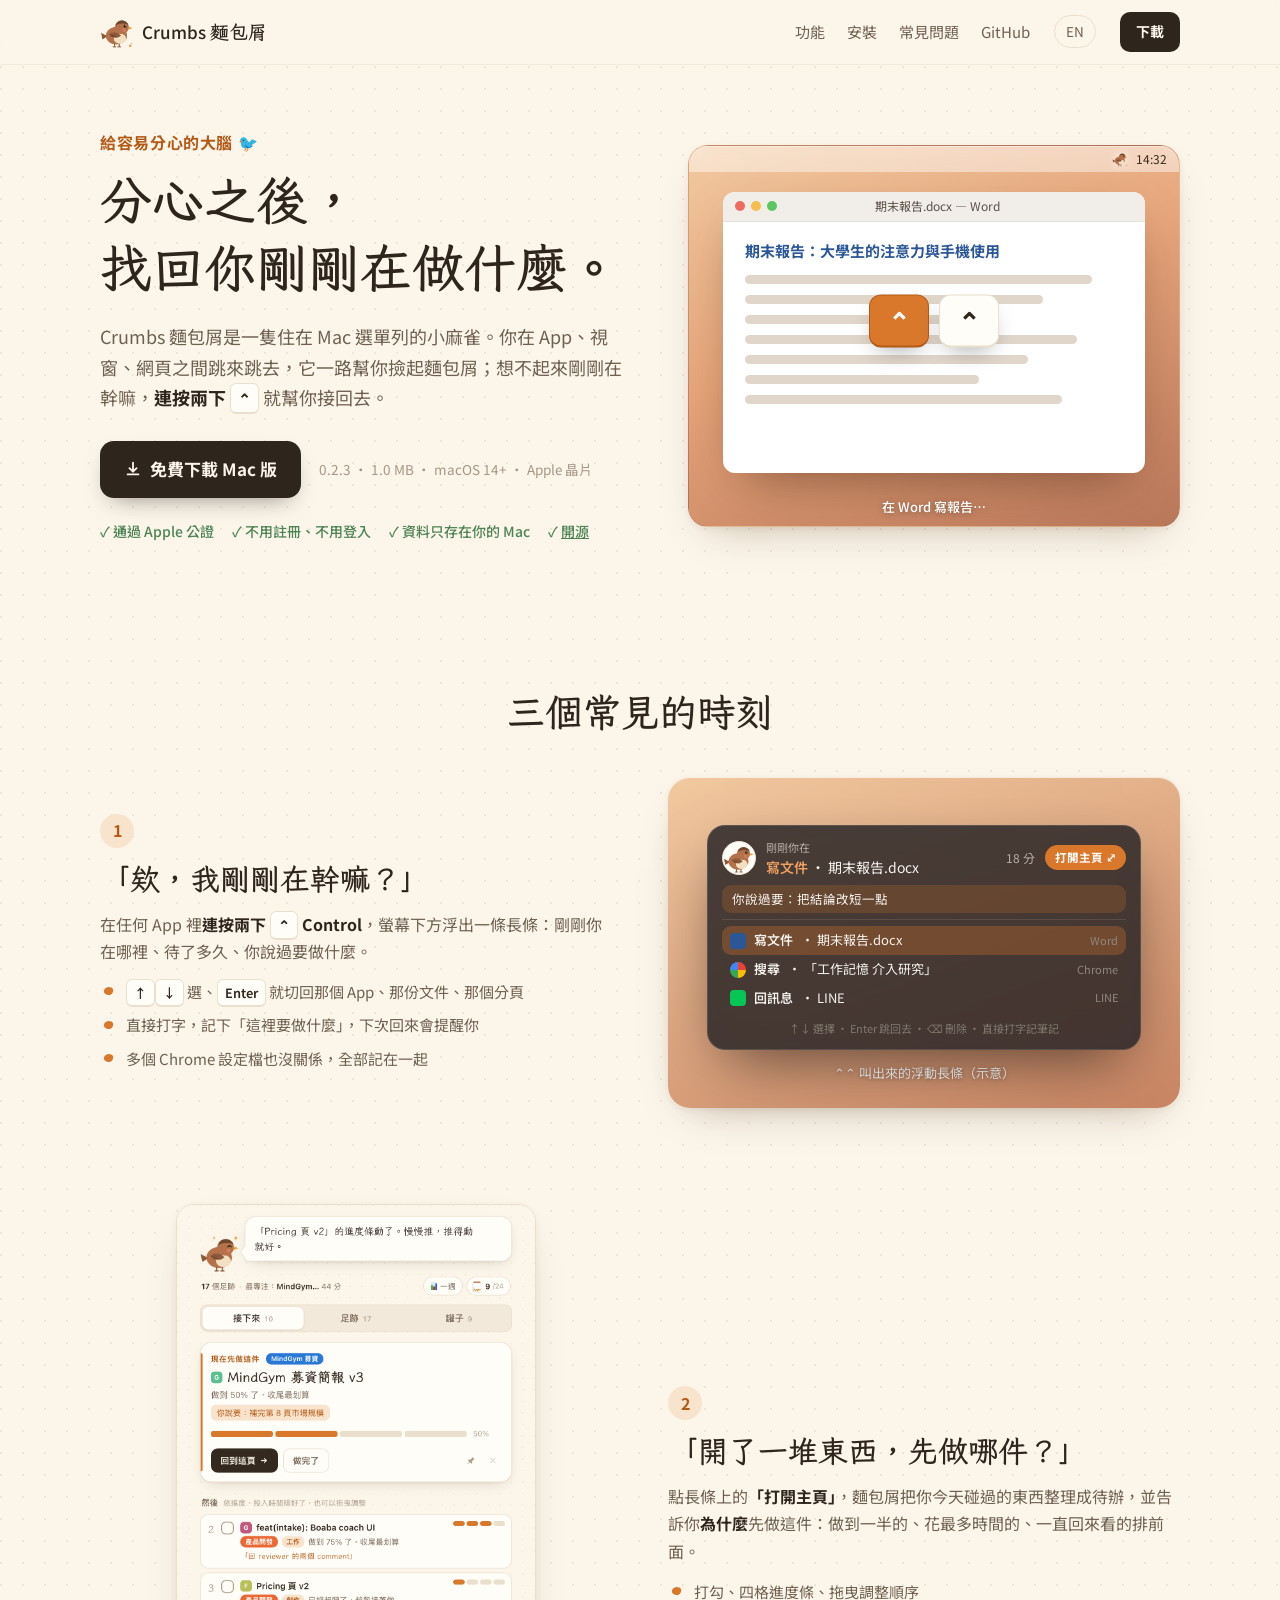
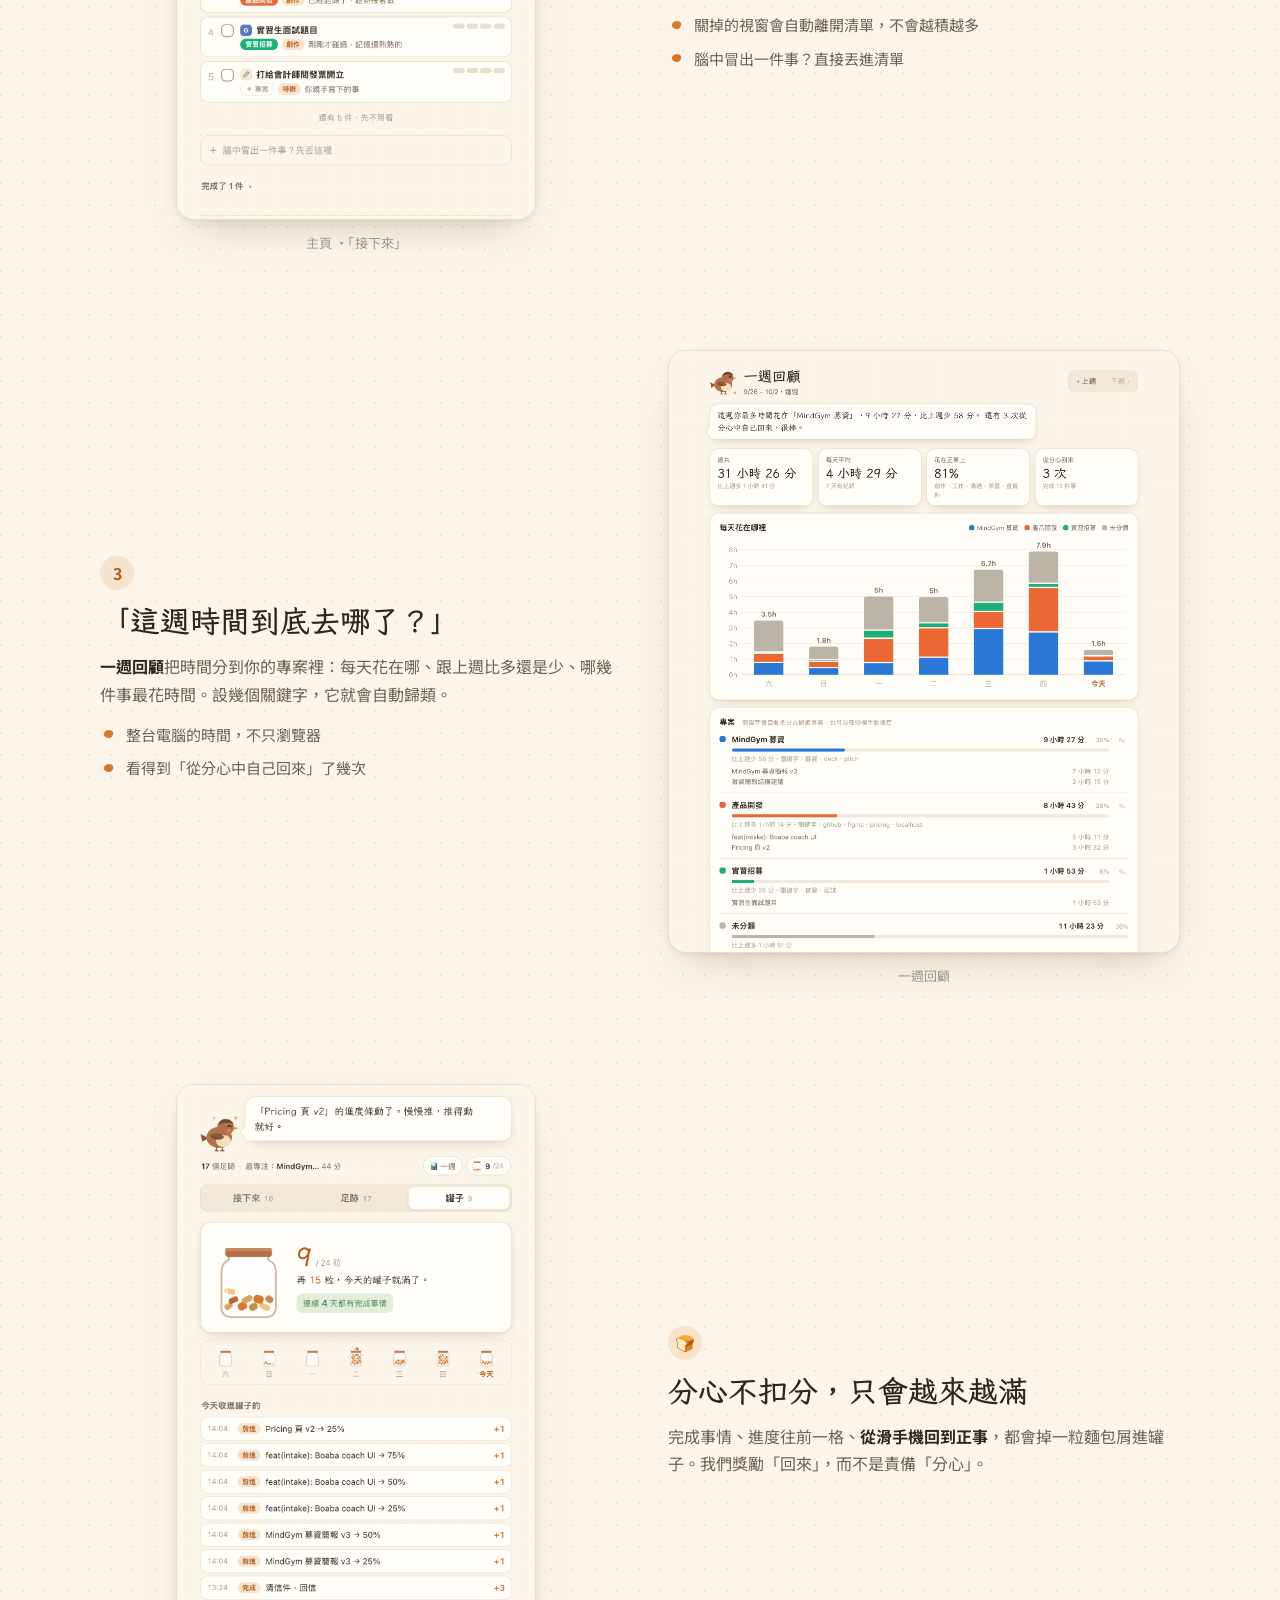
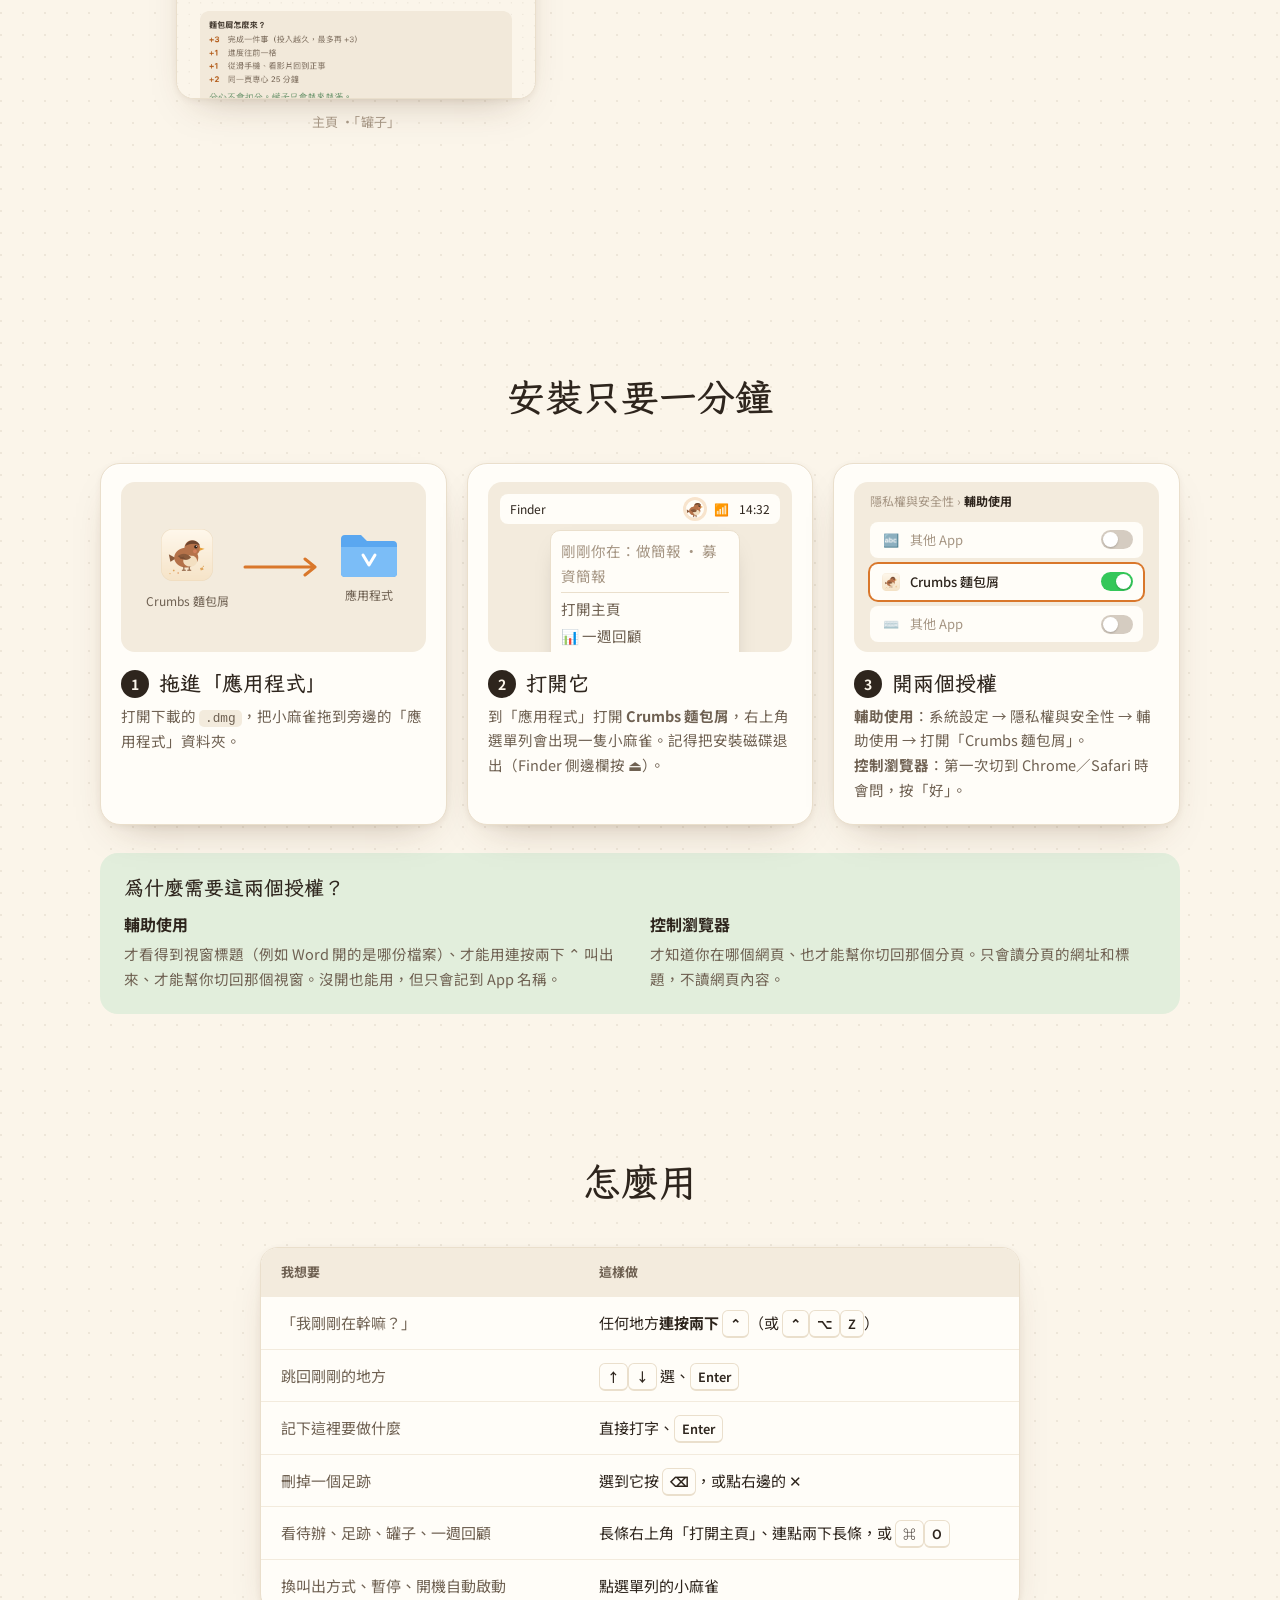
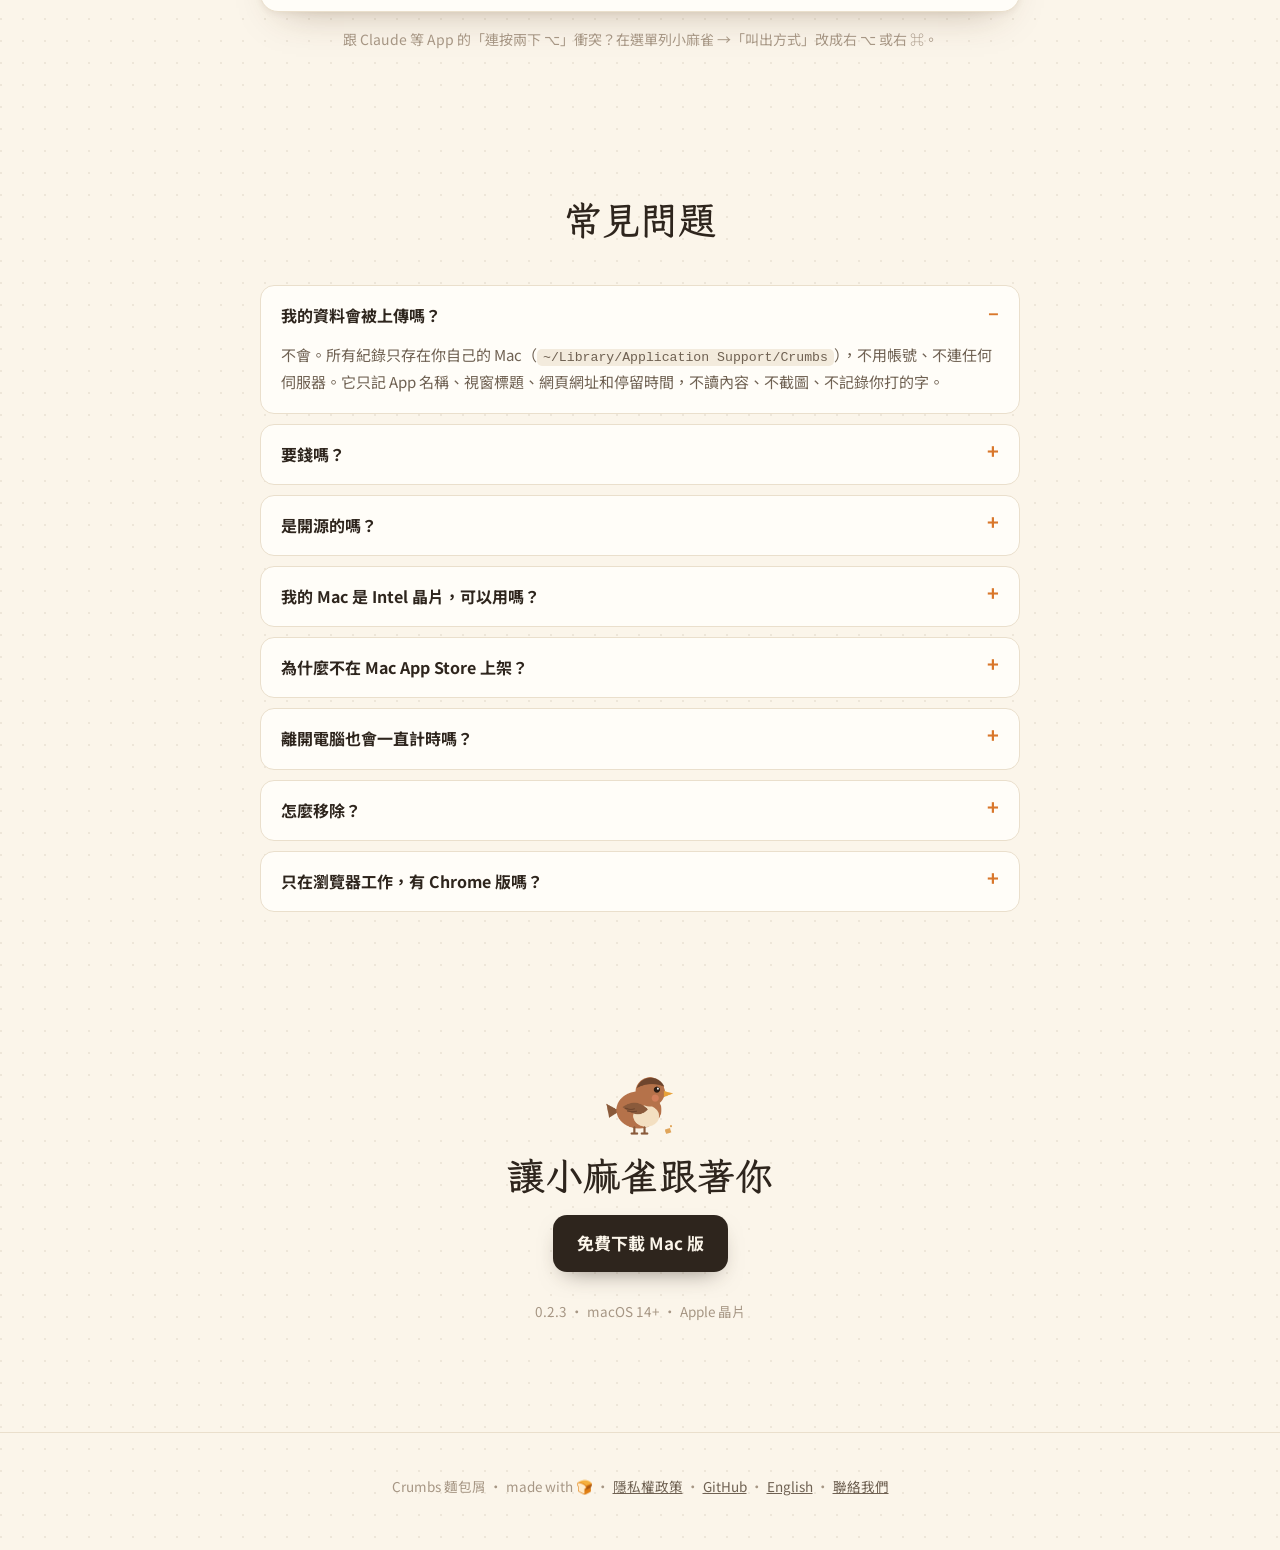
==== site/index.html @ 4a7d2398 "Crumbs: a menu-bar sparrow that remembers what you were doing Native Mac app (Swift) + Chrome extens" ====
<!doctype html>
<html lang="zh-Hant">
<head>
  <meta charset="utf-8">
  <meta name="viewport" content="width=device-width, initial-scale=1">
  <title>Crumbs 麵包屑 — 分心之後，找回你剛剛在做什麼</title>
  <meta name="description" content="Crumbs 麵包屑是一隻住在 Mac 選單列的小麻雀，記下你切過的 App、視窗和網頁。連按兩下 ⌃，就幫你接回剛剛在做的事。免費、免登入，資料只存在你的 Mac。">
  <meta property="og:title" content="Crumbs 麵包屑 — 分心之後，找回你剛剛在做什麼">
  <meta property="og:description" content="住在 Mac 選單列的小麻雀。連按兩下 ⌃，接回剛剛在做的事。免費、免登入。">
  <meta name="keywords" content="ADHD, 分心, 專注, 時間追蹤, Mac App, 生產力, 工作記憶, 任務切換, 免費, 開源">
  <link rel="canonical" href="https://crumbs.01-crumbs.workers.dev/">
  <link rel="alternate" hreflang="zh-Hant" href="https://crumbs.01-crumbs.workers.dev/">
  <link rel="alternate" hreflang="en" href="https://crumbs.01-crumbs.workers.dev/en/">
  <link rel="alternate" hreflang="x-default" href="https://crumbs.01-crumbs.workers.dev/en/">
  <meta property="og:type" content="website">
  <meta property="og:url" content="https://crumbs.01-crumbs.workers.dev/">
  <meta property="og:site_name" content="Crumbs 麵包屑">
  <meta property="og:locale" content="zh_TW">
  <meta property="og:image" content="https://crumbs.01-crumbs.workers.dev/img/og.png">
  <meta property="og:image:width" content="1200">
  <meta property="og:image:height" content="630">
  <meta name="twitter:card" content="summary_large_image">
  <meta name="twitter:image" content="https://crumbs.01-crumbs.workers.dev/img/og.png">
  <link rel="apple-touch-icon" href="img/appicon.png">
  <script type="application/ld+json">{"@context":"https://schema.org","@type":"SoftwareApplication","name":"Crumbs 麵包屑","alternateName":"Crumbs","applicationCategory":"ProductivityApplication","operatingSystem":"macOS 14+","description":"住在 Mac 選單列的小麻雀，記下你切過的 App、視窗和網頁。連按兩下 ⌃，接回剛剛在做的事。","url":"https://crumbs.01-crumbs.workers.dev/","downloadUrl":"https://crumbs.01-crumbs.workers.dev/downloads/Crumbs-0.2.3.dmg","softwareVersion":"0.2.3","offers":{"@type":"Offer","price":"0","priceCurrency":"USD"},"image":"https://crumbs.01-crumbs.workers.dev/img/appicon.png","sameAs":["https://github.com/yoyolan1223/crumbs"]}</script>
  <link rel="icon" href="img/appicon.png">
  <link rel="preconnect" href="https://fonts.googleapis.com">
  <link rel="preconnect" href="https://fonts.gstatic.com" crossorigin>
  <link rel="stylesheet" href="https://fonts.googleapis.com/css2?family=LXGW+WenKai+TC:wght@400;700&family=Noto+Sans+TC:wght@400;500;700&display=swap">
  <link rel="stylesheet" href="style.css">
</head>
<body>
  <header class="nav">
    <a class="brand" href="#top"><img src="img/sparrow.png" alt="" width="34" height="34"><span>Crumbs <b>麵包屑</b></span></a>
    <nav>
      <a href="#features">功能</a>
      <a href="#install">安裝</a>
      <a href="#faq">常見問題</a>
      <a href="https://github.com/yoyolan1223/crumbs">GitHub</a>
    </nav>
    <a class="lang" href="en/" hreflang="en" lang="en">EN</a>
    <a class="btn small" data-track="下載鈕：頂部選單" href="downloads/Crumbs-0.2.3.dmg" download="Crumbs-麵包屑-0.2.3.dmg">下載</a>
  </header>

  <main id="top">
    <!-- ── Hero ─────────────────────────────── -->
    <section class="hero">
      <div class="hero-copy">
        <p class="eyebrow">給容易分心的大腦 🐦</p>
        <h1>分心之後，<br>找回你<span class="nb">剛剛在做什麼。</span></h1>
        <p class="lead">Crumbs 麵包屑是一隻住在 Mac 選單列的小麻雀。你在 App、視窗、網頁之間跳來跳去，它一路幫你撿起麵包屑；想不起來剛剛在幹嘛，<strong>連按兩下 <kbd>⌃</kbd></strong> 就幫你接回去。</p>
        <div class="cta">
          <a class="btn" data-track="下載鈕：首屏" href="downloads/Crumbs-0.2.3.dmg" download="Crumbs-麵包屑-0.2.3.dmg">
            <svg viewBox="0 0 20 20" width="18" height="18" aria-hidden="true"><path d="M10 3v10m-4-4 4 4 4-4M4 16h12" stroke="currentColor" stroke-width="2" fill="none" stroke-linecap="round" stroke-linejoin="round"/></svg>
            免費下載 Mac 版
          </a>
          <span class="meta">0.2.3 · 1.0 MB · macOS 14+ · Apple 晶片</span>
        </div>
        <ul class="trust">
          <li>✓ 通過 Apple 公證</li>
          <li>✓ 不用註冊、不用登入</li>
          <li>✓ 資料只存在你的 Mac</li>
          <li>✓ <a href="https://github.com/yoyolan1223/crumbs">開源</a></li>
        </ul>
      </div>

      <!-- Live demo: switch apps → double-tap ⌃ → the bar rises → jump back -->
      <div class="stage" id="stage" aria-label="示意動畫：在 App 之間切換後，連按兩下 Control 叫出麵包屑，選回剛剛的文件">
        <div class="menubar"><span></span><img src="img/sparrow.png" alt="" width="16" height="16"><span class="clock">14:32</span></div>
        <div class="win" id="win">
          <div class="win-bar"><i></i><i></i><i></i><span id="winTitle">期末報告.docx — Word</span></div>
          <div class="win-body" id="winBody"></div>
        </div>
        <div class="keys" id="keys"><kbd>⌃</kbd><kbd>⌃</kbd></div>
        <div class="bar" id="bar">
          <div class="bar-head">
            <img src="img/sparrow.png" alt="" width="34" height="34">
            <div><small>剛剛你在</small><p><b>做簡報</b> · MindGym 募資簡報 v3</p></div>
            <span class="dur">12 分</span>
            <span class="open">打開主頁 ⤢</span>
          </div>
          <div class="said">你說過要：補完第 8 頁市場規模</div>
          <ul class="places" id="places">
            <li class="sel"><i class="ic ic-g"></i><b>做簡報</b> · MindGym 募資簡報 v3<span>Chrome</span></li>
            <li><i class="ic ic-w"></i><b>寫文件</b> · 期末報告.docx<span>Word</span></li>
            <li><i class="ic ic-l"></i><b>回訊息</b> · LINE<span>LINE</span></li>
            <li><i class="ic ic-f"></i><b>做設計</b> · Pricing 頁 v2<span>Figma</span></li>
          </ul>
          <div class="note">✎ 在「LINE」要做什麼？</div>
        </div>
        <p class="caption" id="caption">在 App 之間切來切去…</p>
      </div>
    </section>

    <!-- ── Three moments ────────────────────── -->
    <section class="moments" id="features">
      <h2>三個常見的時刻</h2>

      <article class="moment">
        <div class="m-copy">
          <span class="num">1</span>
          <h3>「欸，我剛剛在幹嘛？」</h3>
          <p>在任何 App 裡<strong>連按兩下 <kbd>⌃</kbd> Control</strong>，螢幕下方浮出一條長條：剛剛你在哪裡、待了多久、你說過要做什麼。</p>
          <ul class="ticks">
            <li><kbd>↑</kbd><kbd>↓</kbd> 選、<kbd>Enter</kbd> 就切回那個 App、那份文件、那個分頁</li>
            <li>直接打字，記下「這裡要做什麼」，下次回來會提醒你</li>
            <li>多個 Chrome 設定檔也沒關係，全部記在一起</li>
          </ul>
        </div>
        <div class="m-shot bar-shot">
          <div class="bar static">
            <div class="bar-head">
              <img src="img/sparrow.png" alt="" width="34" height="34">
              <div><small>剛剛你在</small><p><b>寫文件</b> · 期末報告.docx</p></div>
              <span class="dur">18 分</span>
              <span class="open">打開主頁 ⤢</span>
            </div>
            <div class="said">你說過要：把結論改短一點</div>
            <ul class="places">
              <li class="sel"><i class="ic ic-w"></i><b>寫文件</b> · 期末報告.docx<span>Word</span></li>
              <li><i class="ic ic-g"></i><b>搜尋</b> · 「工作記憶 介入研究」<span>Chrome</span></li>
              <li><i class="ic ic-l"></i><b>回訊息</b> · LINE<span>LINE</span></li>
            </ul>
            <div class="hint">↑↓ 選擇 · Enter 跳回去 · ⌫ 刪除 · 直接打字記筆記</div>
          </div>
          <p class="shot-cap">⌃⌃ 叫出來的浮動長條（示意）</p>
        </div>
      </article>

      <article class="moment flip">
        <div class="m-copy">
          <span class="num">2</span>
          <h3>「開了一堆東西，先做哪件？」</h3>
          <p>點長條上的<strong>「打開主頁」</strong>，麵包屑把你今天碰過的東西整理成待辦，並告訴你<strong>為什麼</strong>先做這件：做到一半的、花最多時間的、一直回來看的排前面。</p>
          <ul class="ticks">
            <li>打勾、四格進度條、拖曳調整順序</li>
            <li>關掉的視窗會自動離開清單，不會越積越多</li>
            <li>腦中冒出一件事？直接丟進清單</li>
          </ul>
        </div>
        <figure class="m-shot phone"><img src="img/panel-next.png" alt="主頁的「接下來」清單：現在先做 MindGym 募資簡報 v3，做到 50%" loading="lazy" width="560" height="960"><figcaption>主頁 ·「接下來」</figcaption></figure>
      </article>

      <article class="moment">
        <div class="m-copy">
          <span class="num">3</span>
          <h3>「這週時間到底去哪了？」</h3>
          <p><strong>一週回顧</strong>把時間分到你的專案裡：每天花在哪、跟上週比多還是少、哪幾件事最花時間。設幾個關鍵字，它就會自動歸類。</p>
          <ul class="ticks">
            <li>整台電腦的時間，不只瀏覽器</li>
            <li>看得到「從分心中自己回來」了幾次</li>
          </ul>
        </div>
        <figure class="m-shot wide"><img src="img/dashboard.png" alt="一週回顧：每天各專案花費時間的長條圖與專案列表" loading="lazy" width="1000" height="1180"><figcaption>一週回顧</figcaption></figure>
      </article>

      <article class="moment flip">
        <div class="m-copy">
          <span class="num">🍞</span>
          <h3>分心不扣分，只會越來越滿</h3>
          <p>完成事情、進度往前一格、<strong>從滑手機回到正事</strong>，都會掉一粒麵包屑進罐子。我們獎勵「回來」，而不是責備「分心」。</p>
        </div>
        <figure class="m-shot phone"><img src="img/panel-jar.png" alt="麵包屑罐：今天 9 / 24 粒，連續 4 天都有完成事情" loading="lazy" width="560" height="960"><figcaption>主頁 ·「罐子」</figcaption></figure>
      </article>
    </section>

    <!-- ── Install ──────────────────────────── -->
    <section class="install" id="install">
      <h2>安裝只要一分鐘</h2>
      <ol class="steps">
        <li>
          <div class="ill ill-drag" aria-hidden="true">
            <div class="ill-app"><img src="img/appicon.png" alt="" width="64" height="64"><span>Crumbs 麵包屑</span></div>
            <svg class="arrow" viewBox="0 0 80 24" width="80" height="24"><path d="M2 12h70m-10-8 10 8-10 8" stroke="currentColor" stroke-width="3" fill="none" stroke-linecap="round" stroke-linejoin="round"/></svg>
            <div class="ill-folder"><svg viewBox="0 0 64 52" width="64" height="52"><path d="M4 10a4 4 0 0 1 4-4h16l6 6h26a4 4 0 0 1 4 4v28a4 4 0 0 1-4 4H8a4 4 0 0 1-4-4z" fill="#5AA7F0"/><path d="M4 18h56v26a4 4 0 0 1-4 4H8a4 4 0 0 1-4-4z" fill="#7BBDF7"/><path d="M26 26l6 10 6-10" stroke="#fff" stroke-width="3" fill="none" stroke-linecap="round" stroke-linejoin="round"/></svg><span>應用程式</span></div>
          </div>
          <h3><span>1</span>拖進「應用程式」</h3>
          <p>打開下載的 <code>.dmg</code>，把小麻雀拖到旁邊的「應用程式」資料夾。</p>
        </li>
        <li>
          <div class="ill ill-menubar" aria-hidden="true">
            <div class="mb"><span>Finder</span><span class="sp"></span><img src="img/sparrow.png" alt="" width="18" height="18" class="glow"><span>📶</span><span>14:32</span></div>
            <div class="mb-menu">
              <p class="dim">剛剛你在：做簡報 · 募資簡報</p>
              <hr><p>打開主頁</p><p>📊 一週回顧</p><p>叫出方式 ▸</p><hr><p>開機時自動啟動 ✓</p>
            </div>
          </div>
          <h3><span>2</span>打開它</h3>
          <p>到「應用程式」打開 <b>Crumbs 麵包屑</b>，右上角選單列會出現一隻小麻雀。記得把安裝磁碟退出（Finder 側邊欄按 ⏏）。</p>
        </li>
        <li>
          <div class="ill ill-ax" aria-hidden="true">
            <div class="set-head">隱私權與安全性 › <b>輔助使用</b></div>
            <div class="set-row"><span class="set-ic">🔤</span>其他 App<span class="tog"></span></div>
            <div class="set-row hl"><img src="img/appicon.png" alt="" width="22" height="22">Crumbs 麵包屑<span class="tog on"></span></div>
            <div class="set-row"><span class="set-ic">⌨️</span>其他 App<span class="tog"></span></div>
          </div>
          <h3><span>3</span>開兩個授權</h3>
          <p><b>輔助使用</b>：系統設定 → 隱私權與安全性 → 輔助使用 → 打開「Crumbs 麵包屑」。<br><b>控制瀏覽器</b>：第一次切到 Chrome／Safari 時會問，按「好」。</p>
        </li>
      </ol>

      <div class="why">
        <h3>為什麼需要這兩個授權？</h3>
        <div class="why-grid">
          <div><b>輔助使用</b><p>才看得到視窗標題（例如 Word 開的是哪份檔案）、才能用連按兩下 ⌃ 叫出來、才能幫你切回那個視窗。沒開也能用，但只會記到 App 名稱。</p></div>
          <div><b>控制瀏覽器</b><p>才知道你在哪個網頁、也才能幫你切回那個分頁。只會讀分頁的網址和標題，不讀網頁內容。</p></div>
        </div>
      </div>
    </section>

    <!-- ── Shortcuts ────────────────────────── -->
    <section class="keys-table">
      <h2>怎麼用</h2>
      <table>
        <tr><th>我想要</th><th>這樣做</th></tr>
        <tr><td>「我剛剛在幹嘛？」</td><td>任何地方<b>連按兩下 <kbd>⌃</kbd></b>（或 <kbd>⌃</kbd><kbd>⌥</kbd><kbd>Z</kbd>）</td></tr>
        <tr><td>跳回剛剛的地方</td><td><kbd>↑</kbd><kbd>↓</kbd> 選、<kbd>Enter</kbd></td></tr>
        <tr><td>記下這裡要做什麼</td><td>直接打字、<kbd>Enter</kbd></td></tr>
        <tr><td>刪掉一個足跡</td><td>選到它按 <kbd>⌫</kbd>，或點右邊的 ✕</td></tr>
        <tr><td>看待辦、足跡、罐子、一週回顧</td><td>長條右上角「打開主頁」、連點兩下長條，或 <kbd>⌘</kbd><kbd>O</kbd></td></tr>
        <tr><td>換叫出方式、暫停、開機自動啟動</td><td>點選單列的小麻雀</td></tr>
      </table>
      <p class="tip">跟 Claude 等 App 的「連按兩下 ⌥」衝突？在選單列小麻雀 →「叫出方式」改成右 ⌥ 或右 ⌘。</p>
    </section>

    <!-- ── FAQ ──────────────────────────────── -->
    <section class="faq" id="faq">
      <h2>常見問題</h2>
      <details open><summary>我的資料會被上傳嗎？</summary><p>不會。所有紀錄只存在你自己的 Mac（<code>~/Library/Application Support/Crumbs</code>），不用帳號、不連任何伺服器。它只記 App 名稱、視窗標題、網頁網址和停留時間，不讀內容、不截圖、不記錄你打的字。</p></details>
      <details><summary>要錢嗎？</summary><p>現在完全免費。</p></details>
      <details><summary>是開源的嗎？</summary><p>是的。程式碼全部公開在 <a href="https://github.com/yoyolan1223/crumbs">GitHub</a>（MIT 授權），你可以自己檢查它到底記了什麼、沒傳任何東西出去。歡迎開 issue 回報問題或提出想法，覺得好用的話幫它按顆 ⭐。</p></details>
      <details><summary>我的 Mac 是 Intel 晶片，可以用嗎？</summary><p>目前只支援 Apple 晶片（M1／M2／M3／M4）。Intel 版本在規劃中。</p></details>
      <details><summary>為什麼不在 Mac App Store 上架？</summary><p>App Store 的 App 不能讀其他 App 的視窗、也不能幫你切換分頁，而這正是麵包屑最重要的功能。所以我們用 Apple 的開發者簽名＋公證直接提供下載，打開時不會有安全性警告。</p></details>
      <details><summary>離開電腦也會一直計時嗎？</summary><p>不會。5 分鐘沒動、鎖定螢幕或睡眠時會自動停止計時。</p></details>
      <details><summary>怎麼移除？</summary><p>點選單列小麻雀 →「結束」，再把「應用程式」裡的 Crumbs 麵包屑丟到垃圾桶。想連資料一起刪，把 <code>~/Library/Application Support/Crumbs</code> 資料夾也刪掉。</p></details>
      <details><summary>只在瀏覽器工作，有 Chrome 版嗎？</summary><p>有 Chrome 插件版（網頁右側的小麻雀＋側欄），正在準備上架 Chrome 線上應用程式商店。</p></details>
    </section>

    <section class="final">
      <img src="img/sparrow.png" alt="" width="72" height="72">
      <h2>讓小麻雀跟著你</h2>
      <a class="btn" data-track="下載鈕：頁尾" href="downloads/Crumbs-0.2.3.dmg" download="Crumbs-麵包屑-0.2.3.dmg">免費下載 Mac 版</a>
      <p class="meta">0.2.3 · macOS 14+ · Apple 晶片</p>
    </section>
  </main>

  <footer>
    <p>Crumbs 麵包屑 · made with 🍞 · <a href="privacy.html">隱私權政策</a> · <a href="https://github.com/yoyolan1223/crumbs">GitHub</a> · <a href="en/" hreflang="en" lang="en">English</a> · <a href="mailto:yolanda921223@gmail.com">聯絡我們</a></p>
  </footer>

  <script src="demo.js"></script>
  <script src="track.js" defer></script>
</body>
</html>
---- site/style.css ----
:root {
  --paper: #FBF5EA;
  --card: #FFFDF8;
  --ink: #2E251D;
  --ink-2: #6F6152;
  --ink-3: #A69684;
  --line: #EADFCC;
  --line-2: #F3EBDD;
  --crumb: #D9772B;
  --crumb-ink: #B35A17;
  --crumb-soft: #F8E4CD;
  --leaf: #4E8455;
  --leaf-soft: #E2EEDC;
  --shadow: 0 1px 0 rgba(255,255,255,.7) inset, 0 18px 40px -22px rgba(80,50,20,.35), 0 2px 6px rgba(80,50,20,.06);
  --hand: "LXGW WenKai TC", "Kaiti TC", serif;
  --sans: "Noto Sans TC", -apple-system, BlinkMacSystemFont, "PingFang TC", sans-serif;
  color-scheme: light;
}
@media (prefers-color-scheme: dark) {
  :root:not([data-theme="light"]) {
    --paper: #1C1713; --card: #27201A; --ink: #F3E9DB; --ink-2: #C2B19C; --ink-3: #8A7B6C; --line: #3A3028; --line-2: #2E2620;
    --crumb: #E8914F; --crumb-ink: #F0A56B; --crumb-soft: #3E2C1D; --leaf: #8DBB8A; --leaf-soft: #213020;
    --shadow: 0 18px 40px -22px rgba(0,0,0,.7); color-scheme: dark;
  }
}
:root[data-theme="dark"] {
  --paper: #1C1713; --card: #27201A; --ink: #F3E9DB; --ink-2: #C2B19C; --ink-3: #8A7B6C; --line: #3A3028; --line-2: #2E2620;
  --crumb: #E8914F; --crumb-ink: #F0A56B; --crumb-soft: #3E2C1D; --leaf: #8DBB8A; --leaf-soft: #213020;
  --shadow: 0 18px 40px -22px rgba(0,0,0,.7); color-scheme: dark;
}

* { box-sizing: border-box; }
html { scroll-behavior: smooth; }
body {
  margin: 0; background: var(--paper); color: var(--ink); font: 16px/1.7 var(--sans); -webkit-font-smoothing: antialiased;
  background-image: radial-gradient(circle at 1px 1px, color-mix(in srgb, var(--ink-3) 16%, transparent) 1px, transparent 0);
  background-size: 22px 22px;
}
img { max-width: 100%; height: auto; display: block; }
a { color: var(--crumb-ink); }
h1, h2, h3 { font-family: var(--hand); font-weight: 700; line-height: 1.3; margin: 0; text-wrap: balance; }
h2 { font-size: clamp(28px, 4vw, 38px); text-align: center; margin-bottom: 40px; }
kbd { font: 600 .85em/1 var(--sans); padding: 3px 7px; border-radius: 6px; background: var(--card); border: 1px solid var(--line); border-bottom-width: 2px; color: var(--ink); white-space: nowrap; }
code { font-size: .88em; background: var(--line-2); padding: 1px 6px; border-radius: 5px; }
main > section { max-width: 1120px; margin: 0 auto; padding: 72px 20px; }

/* ── nav ─────────────────────────────── */
.nav { position: sticky; top: 0; z-index: 10; display: flex; align-items: center; gap: 24px; padding: 12px max(20px, calc(50% - 540px)); background: color-mix(in srgb, var(--paper) 85%, transparent); backdrop-filter: blur(12px); border-bottom: 1px solid color-mix(in srgb, var(--line) 60%, transparent); }
.brand { display: flex; align-items: center; gap: 8px; text-decoration: none; color: var(--ink); font-weight: 500; font-size: 17px; }
.brand b { font-family: var(--hand); font-size: 19px; }
.nav nav { margin-left: auto; display: flex; gap: 22px; }
.nav nav a { color: var(--ink-2); text-decoration: none; font-size: 15px; }
.nav nav a:hover { color: var(--ink); }

.btn { display: inline-flex; align-items: center; gap: 8px; background: var(--ink); color: var(--paper); text-decoration: none; font-weight: 700; padding: 14px 24px; border-radius: 14px; font-size: 17px; transition: transform .12s, background .15s; box-shadow: 0 10px 24px -12px rgba(46,37,29,.6); }
.btn:hover { background: color-mix(in srgb, var(--ink) 85%, var(--crumb)); transform: translateY(-1px); }
.btn.small { padding: 8px 16px; font-size: 14px; border-radius: 10px; box-shadow: none; }
.meta { color: var(--ink-3); font-size: 13.5px; }

/* ── hero ────────────────────────────── */
/* Grid children must be allowed to shrink, or long one-line text widens the page. */
.hero > *, .moment > *, .steps > li { min-width: 0; }
.hero { display: grid; grid-template-columns: 1.08fr 1fr; gap: 56px; align-items: center; padding-top: 64px !important; }
.eyebrow { color: var(--crumb-ink); font-weight: 700; margin: 0 0 10px; letter-spacing: .04em; }
.hero h1 { font-size: clamp(32px, 4.3vw, 52px); }
.nb { white-space: nowrap; }
.lead { font-size: 18px; color: var(--ink-2); margin: 20px 0 28px; }
.lead strong { color: var(--ink); }
.cta { display: flex; flex-wrap: wrap; align-items: center; gap: 12px 18px; }
.trust { list-style: none; padding: 0; margin: 22px 0 0; display: flex; flex-wrap: wrap; gap: 6px 18px; color: var(--leaf); font-size: 14px; font-weight: 500; }

/* demo stage: a tiny Mac screen */
.stage { position: relative; aspect-ratio: 4 / 3.1; border-radius: 20px; overflow: hidden; box-shadow: var(--shadow);
  background: linear-gradient(160deg, #F2C9A0 0%, #E7A57B 45%, #B9775A 100%); border: 1px solid rgba(0,0,0,.06); }
.menubar { display: flex; align-items: center; gap: 8px; height: 26px; padding: 0 12px; background: rgba(255,255,255,.45); backdrop-filter: blur(8px); font-size: 12px; color: #3a2a20; }
.menubar span:first-child { flex: 1; }
.menubar img { filter: drop-shadow(0 0 4px rgba(255,255,255,.8)); }
.win { position: absolute; left: 7%; right: 7%; top: 12%; bottom: 14%; border-radius: 12px; background: #fff; box-shadow: 0 20px 50px -20px rgba(60,30,10,.55); overflow: hidden; transition: opacity .25s; }
.win-bar { display: flex; align-items: center; gap: 6px; height: 30px; padding: 0 12px; background: #F1EEEA; border-bottom: 1px solid #E6E1DB; font-size: 12px; color: #5c5148; }
.win-bar i { width: 10px; height: 10px; border-radius: 50%; background: #E1DAD2; }
.win-bar i:nth-child(1) { background: #F06A5E; } .win-bar i:nth-child(2) { background: #F5BE4F; } .win-bar i:nth-child(3) { background: #5DC662; }
.win-bar span { flex: 1; text-align: center; margin-right: 40px; }
.win-body { padding: 18px 22px; }
.win-body .l { height: 9px; border-radius: 5px; background: #E0D6CA; margin: 0 0 11px; }
.win-body .doc-t { font: 700 15px var(--sans); color: #2B5797; margin-bottom: 14px; }
.win-body .h { height: 16px; width: 55%; background: #DCD3C9; margin-bottom: 16px; border-radius: 6px; }
.win-body .slide { aspect-ratio: 16/9; border-radius: 8px; background: linear-gradient(135deg, #2F6FD0, #6EA4EE); color: #fff; display: grid; place-items: center; font: 700 15px var(--sans); }
.win-body .chat { display: flex; flex-direction: column; gap: 8px; }
.win-body .chat span { max-width: 60%; padding: 6px 12px; border-radius: 14px; background: #EEF0F3; font-size: 12px; color: #333; }
.win-body .chat span.me { align-self: flex-end; background: #06C755; color: #fff; }
.keys { position: absolute; left: 50%; top: 46%; transform: translate(-50%, -50%) scale(.9); display: flex; gap: 10px; opacity: 0; transition: opacity .2s, transform .2s; }
.keys kbd { font-size: 26px; padding: 12px 18px; border-radius: 12px; box-shadow: 0 10px 24px -10px rgba(0,0,0,.4); }
.keys kbd.hit { background: var(--crumb); color: #fff; border-color: var(--crumb-ink); }
.keys.show { opacity: 1; transform: translate(-50%, -50%) scale(1); }
.caption { position: absolute; left: 0; right: 0; bottom: 8px; margin: 0; text-align: center; color: #fff; font-size: 13px; font-weight: 500; text-shadow: 0 1px 6px rgba(0,0,0,.35); }

/* the floating bar (mirrors the Mac app's SwiftUI design) */
.bar { width: min(470px, 92%); padding: 12px 14px; border-radius: 18px; color: #F5F2EE; font-size: 13px; line-height: 1.45;
  background: rgba(38,36,40,.84); backdrop-filter: blur(20px) saturate(1.4); border: 1px solid rgba(255,255,255,.12); box-shadow: 0 24px 60px -18px rgba(0,0,0,.6); }
.stage .bar { position: absolute; left: 50%; bottom: 9%; transform: translate(-50%, 24px); opacity: 0; transition: transform .45s cubic-bezier(.2,1.25,.4,1), opacity .25s; }
.stage .bar.show { transform: translate(-50%, 0); opacity: 1; }
.bar-head { display: flex; align-items: center; gap: 10px; }
.bar-head img { flex: none; }
.bar-head div { flex: 1; min-width: 0; }
.bar-head small { color: #B7AFA6; font-size: 11px; }
.bar-head p { margin: 0; font-size: 14px; white-space: nowrap; overflow: hidden; text-overflow: ellipsis; }
.bar b { color: #F0A060; font-weight: 600; }
.dur { color: #B7AFA6; font-size: 12px; }
.open { flex: none; background: #D9772B; color: #fff; font-weight: 700; font-size: 11.5px; padding: 4px 10px; border-radius: 99px; }
.said { margin: 8px 0 6px; padding: 5px 10px; border-radius: 9px; background: rgba(217,119,43,.2); font-size: 12.5px; }
.places { list-style: none; margin: 6px 0; padding: 6px 0 0; border-top: 1px solid rgba(255,255,255,.1); }
.places li { display: flex; align-items: center; gap: 8px; padding: 5px 8px; border-radius: 9px; white-space: nowrap; overflow: hidden; transition: background .2s; }
.places li b { color: #F5F2EE; font-weight: 600; }
.places li span { margin-left: auto; color: #8E877F; font-size: 11px; padding-left: 8px; }
.places li.sel { background: rgba(217,119,43,.3); }
.ic { flex: none; width: 16px; height: 16px; border-radius: 4px; }
.ic-g { background: conic-gradient(#EA4335 0 25%, #FBBC05 0 50%, #34A853 0 75%, #4285F4 0); border-radius: 50%; }
.ic-w { background: #2B5797; } .ic-l { background: #06C755; } .ic-f { background: linear-gradient(135deg, #F24E1E, #A259FF); }
.note { margin-top: 6px; padding: 7px 10px; border-radius: 9px; background: rgba(255,255,255,.07); color: #9D958C; font-size: 12.5px; }
.hint { margin-top: 8px; text-align: center; color: #7F786F; font-size: 11px; }

/* ── moments ─────────────────────────── */
.moment { display: grid; grid-template-columns: 1fr 1fr; gap: 56px; align-items: center; margin-bottom: 96px; }
.moment.flip .m-copy { order: 2; }
.num { display: inline-grid; place-items: center; width: 34px; height: 34px; border-radius: 50%; background: var(--crumb-soft); color: var(--crumb-ink); font-weight: 700; margin-bottom: 12px; }
.m-copy h3 { font-size: clamp(24px, 3vw, 30px); margin-bottom: 12px; }
.m-copy p { color: var(--ink-2); margin: 0 0 14px; }
.m-copy strong { color: var(--ink); }
.ticks { list-style: none; padding: 0; margin: 0; display: grid; gap: 8px; color: var(--ink-2); font-size: 15px; }
.ticks li { padding-left: 26px; position: relative; }
.ticks li::before { content: ""; position: absolute; left: 4px; top: .55em; width: 9px; height: 8px; background: var(--crumb); border-radius: 55% 40% 50% 45%; transform: rotate(14deg); }
.m-shot { margin: 0; }
.m-shot img { border-radius: 18px; border: 1px solid var(--line); box-shadow: var(--shadow); background: var(--card); }
.m-shot.phone img { max-width: 360px; margin: 0 auto; max-height: 620px; object-fit: cover; object-position: top; }
.m-shot figcaption, .shot-cap { text-align: center; font-size: 13px; color: var(--ink-3); margin-top: 12px; }
.bar-shot { display: grid; justify-items: center; padding: 48px 20px; border-radius: 22px; background: linear-gradient(160deg, #F2C9A0, #C98563); box-shadow: var(--shadow); }
.bar-shot .shot-cap { color: #fff; text-shadow: 0 1px 4px rgba(0,0,0,.3); margin-bottom: -24px; }

/* ── install ─────────────────────────── */
.steps { list-style: none; padding: 0; margin: 0; display: grid; grid-template-columns: repeat(3, 1fr); gap: 20px; }
.steps > li { background: var(--card); border: 1px solid var(--line); border-radius: 20px; padding: 18px 20px 22px; box-shadow: var(--shadow); }
.steps h3 { font-size: 21px; margin: 18px 0 6px; display: flex; align-items: center; gap: 10px; }
.steps h3 span { display: inline-grid; place-items: center; width: 28px; height: 28px; border-radius: 50%; background: var(--ink); color: var(--paper); font: 700 14px var(--sans); }
.steps p { margin: 0; color: var(--ink-2); font-size: 14.5px; }
.ill { height: 170px; border-radius: 14px; background: var(--line-2); display: flex; align-items: center; justify-content: center; position: relative; overflow: hidden; }
.ill-drag { gap: 14px; color: var(--crumb); }
.ill-app, .ill-folder { display: grid; justify-items: center; gap: 4px; font-size: 12px; color: var(--ink-2); }
.ill-app img { animation: nudge 2.4s ease-in-out infinite; }
@keyframes nudge { 0%, 100% { transform: translateX(0); } 50% { transform: translateX(10px); } }
.ill-menubar { flex-direction: column; justify-content: flex-start; padding: 12px; }
.mb { width: 100%; display: flex; align-items: center; gap: 10px; font-size: 12px; background: var(--card); padding: 5px 10px; border-radius: 8px; }
.mb .sp { flex: 1; }
.mb .glow { border-radius: 50%; box-shadow: 0 0 0 3px var(--crumb-soft); }
.mb-menu { align-self: flex-end; margin: 6px 40px 0 0; width: 190px; background: var(--card); border: 1px solid var(--line); border-radius: 10px; padding: 6px 10px; font-size: 11.5px; box-shadow: 0 10px 24px -14px rgba(0,0,0,.35); }
.mb-menu p { margin: 2px 0; } .mb-menu .dim { color: var(--ink-3); } .mb-menu hr { border: 0; border-top: 1px solid var(--line); margin: 4px 0; }
.ill-ax { flex-direction: column; align-items: stretch; justify-content: center; padding: 14px 16px; gap: 6px; }
.set-head { font-size: 12px; color: var(--ink-3); margin-bottom: 4px; }
.set-head b { color: var(--ink); }
.set-row { display: flex; align-items: center; gap: 8px; font-size: 13px; background: var(--card); padding: 7px 10px; border-radius: 8px; color: var(--ink-3); }
.set-row.hl { color: var(--ink); font-weight: 500; box-shadow: 0 0 0 2px var(--crumb); }
.set-ic { width: 22px; text-align: center; }
.tog { margin-left: auto; width: 32px; height: 19px; border-radius: 99px; background: #D5CCC1; position: relative; }
.tog::after { content: ""; position: absolute; top: 2px; left: 2px; width: 15px; height: 15px; border-radius: 50%; background: #fff; box-shadow: 0 1px 2px rgba(0,0,0,.2); }
.tog.on { background: #34C759; } .tog.on::after { left: 15px; }
.why { margin-top: 28px; padding: 22px 24px; border-radius: 18px; background: var(--leaf-soft); }
.why h3 { font-size: 20px; margin-bottom: 10px; }
.why-grid { display: grid; grid-template-columns: 1fr 1fr; gap: 20px; }
.why-grid p { margin: 4px 0 0; color: var(--ink-2); font-size: 14.5px; }

/* ── shortcuts ───────────────────────── */
.keys-table table { width: 100%; max-width: 760px; margin: 0 auto; border-collapse: separate; border-spacing: 0; background: var(--card); border: 1px solid var(--line); border-radius: 18px; overflow: hidden; box-shadow: var(--shadow); }
.keys-table th, .keys-table td { text-align: left; padding: 13px 20px; border-bottom: 1px solid var(--line-2); font-size: 15px; }
.keys-table th { background: var(--line-2); font-size: 13px; color: var(--ink-2); }
.keys-table tr:last-child td { border-bottom: 0; }
.keys-table td:first-child { color: var(--ink-2); width: 42%; }
.tip { max-width: 760px; margin: 16px auto 0; font-size: 14px; color: var(--ink-3); text-align: center; }

/* ── faq ─────────────────────────────── */
.faq details { max-width: 760px; margin: 0 auto 10px; background: var(--card); border: 1px solid var(--line); border-radius: 14px; padding: 4px 20px; }
.faq summary { cursor: pointer; padding: 12px 0; font-weight: 700; list-style: none; display: flex; justify-content: space-between; gap: 12px; }
.faq summary::after { content: "+"; color: var(--crumb); font-size: 20px; line-height: 1; }
.faq details[open] summary::after { content: "–"; }
.faq summary::-webkit-details-marker { display: none; }
.faq details p { margin: 0 0 14px; color: var(--ink-2); font-size: 15px; }

.final { text-align: center; display: grid; justify-items: center; gap: 14px; padding-bottom: 96px !important; }
.final h2 { margin: 0; }
footer { text-align: center; padding: 28px 20px 40px; color: var(--ink-3); font-size: 13.5px; border-top: 1px solid var(--line); }
footer a { color: var(--ink-2); }

:focus-visible { outline: 3px solid var(--crumb); outline-offset: 3px; border-radius: 6px; }

/* ── responsive ──────────────────────── */
@media (max-width: 880px) {
  .hero, .moment { grid-template-columns: 1fr; gap: 32px; }
  .moment.flip .m-copy { order: 0; }
  .steps { grid-template-columns: 1fr; }
  .why-grid { grid-template-columns: 1fr; }
  .nav nav { display: none; }
  .nav .btn { margin-left: auto; }
  main > section { padding: 56px 16px; }
}
@media (max-width: 480px) {
  .stage { aspect-ratio: 3 / 3.4; }
  .bar { font-size: 12px; }
  .places li:nth-child(n+4) { display: none; }
  .keys-table th, .keys-table td { padding: 11px 14px; font-size: 14px; }
}
@media (prefers-reduced-motion: reduce) { *, *::before, *::after { animation: none !important; transition: none !important; scroll-behavior: auto !important; } }

/* ── language switch + open-source note ── */
.nav .lang { font-size: 13.5px; color: var(--ink-2); text-decoration: none; border: 1px solid var(--line); border-radius: 999px; padding: 4px 11px; white-space: nowrap; }
.nav .lang:hover { color: var(--ink); border-color: var(--ink-3); }
.ui-note { margin: 14px 0 0; font-size: 13.5px; color: var(--ink-3); }
@media (max-width: 880px) {
  .nav .lang { margin-left: auto; }
  .nav .lang + .btn { margin-left: 0; }
}
.trust a { color: inherit; }
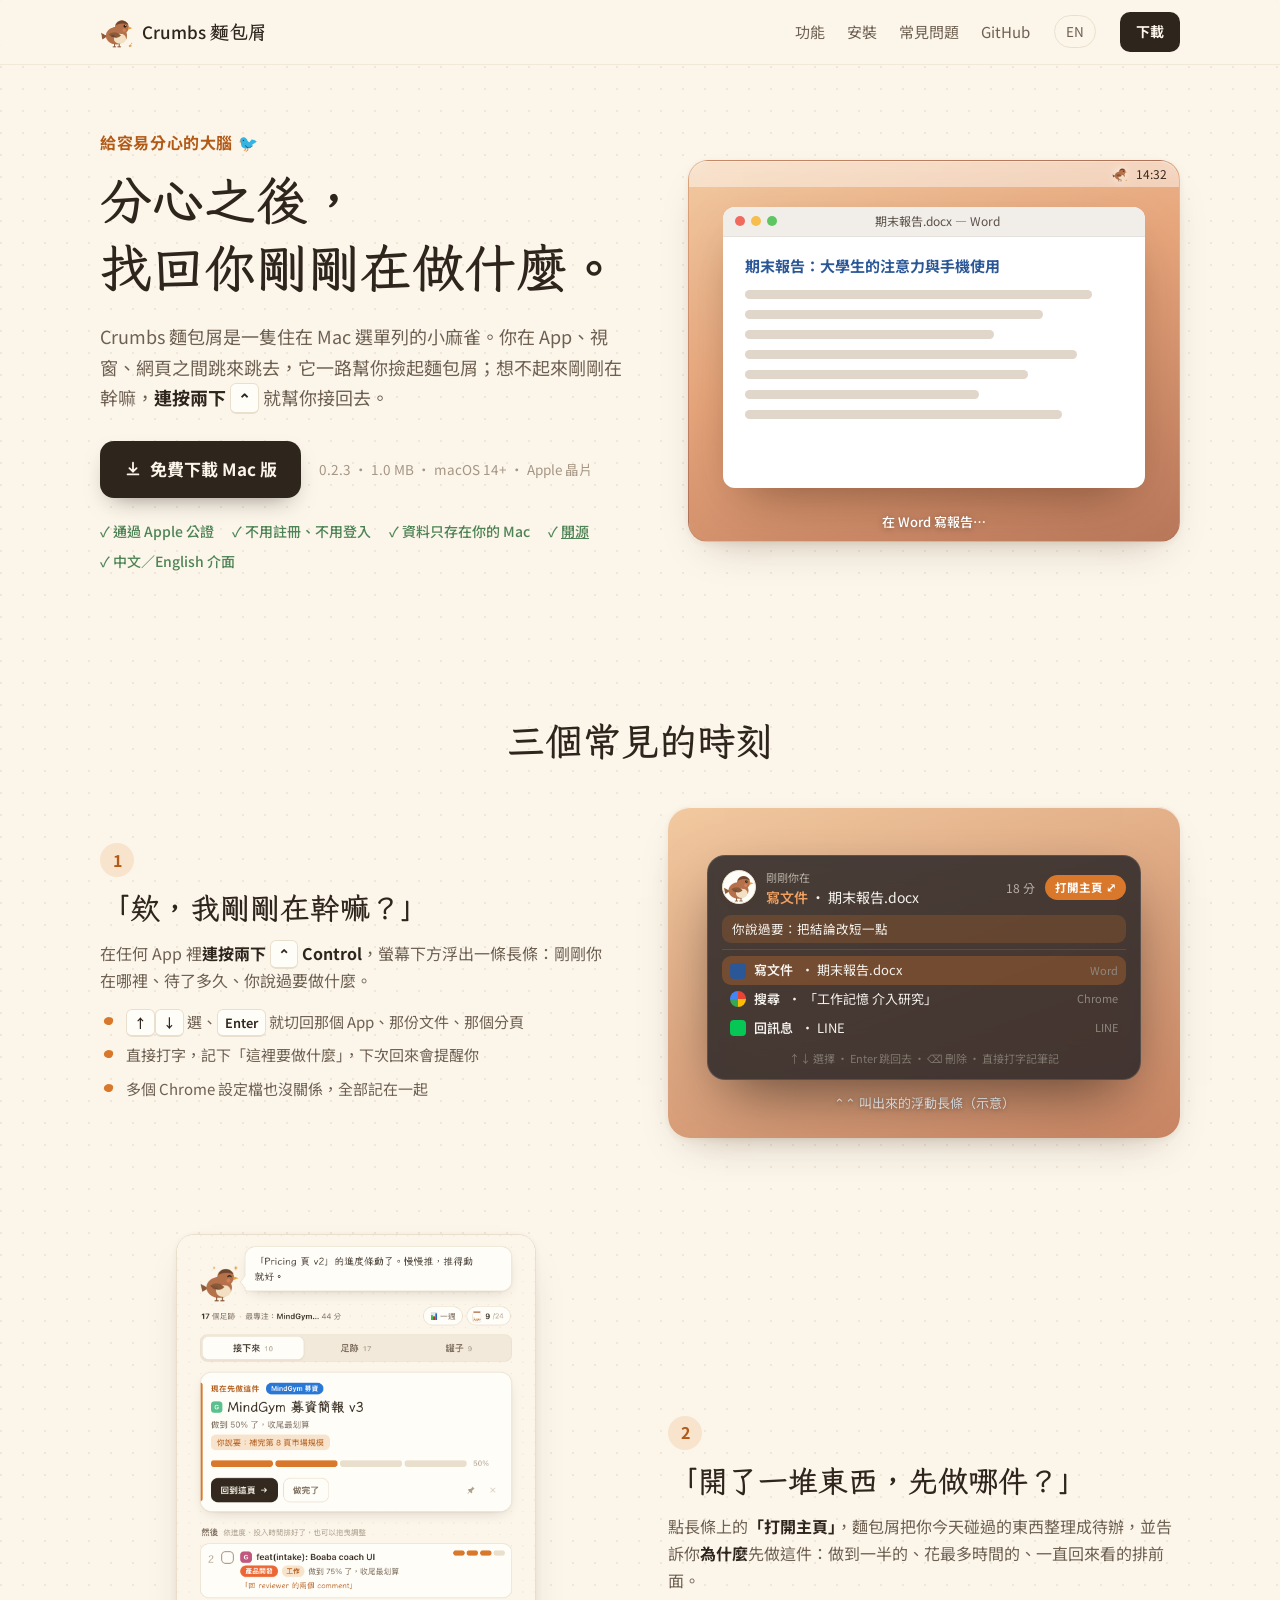
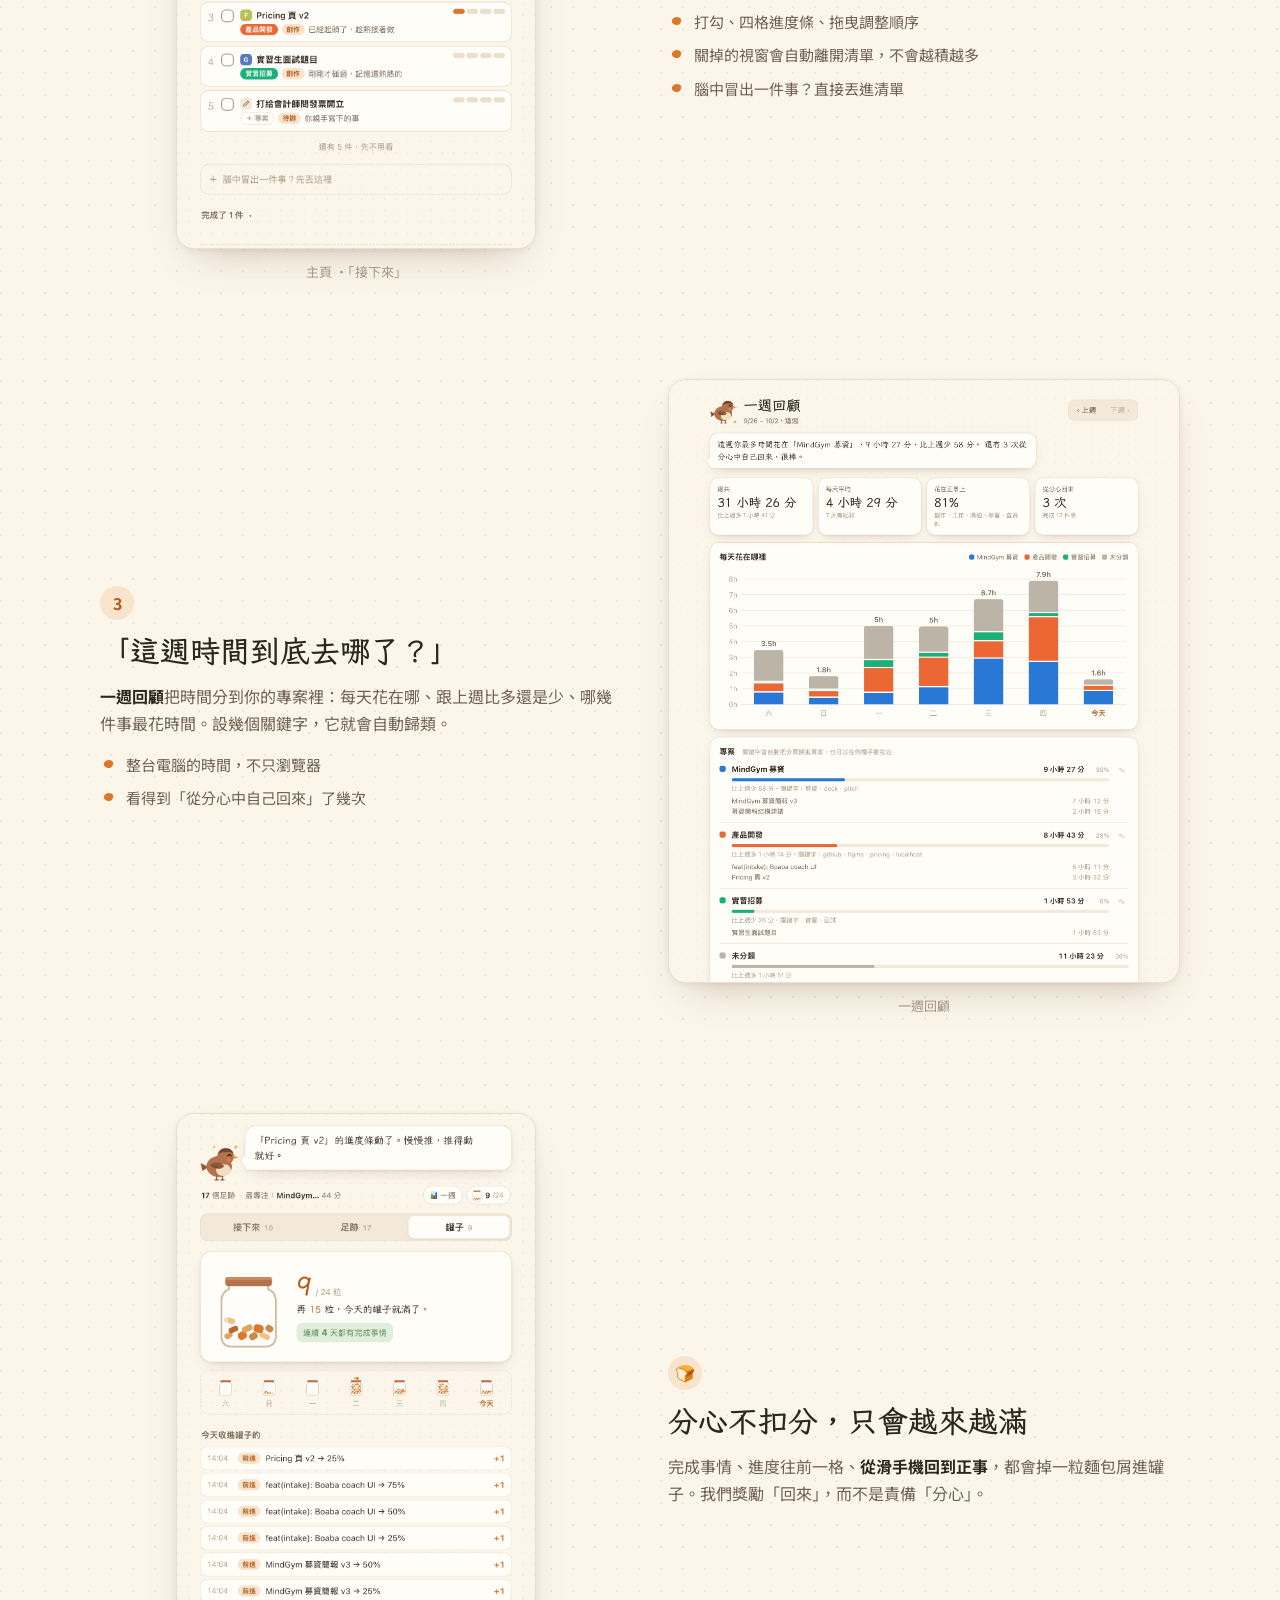
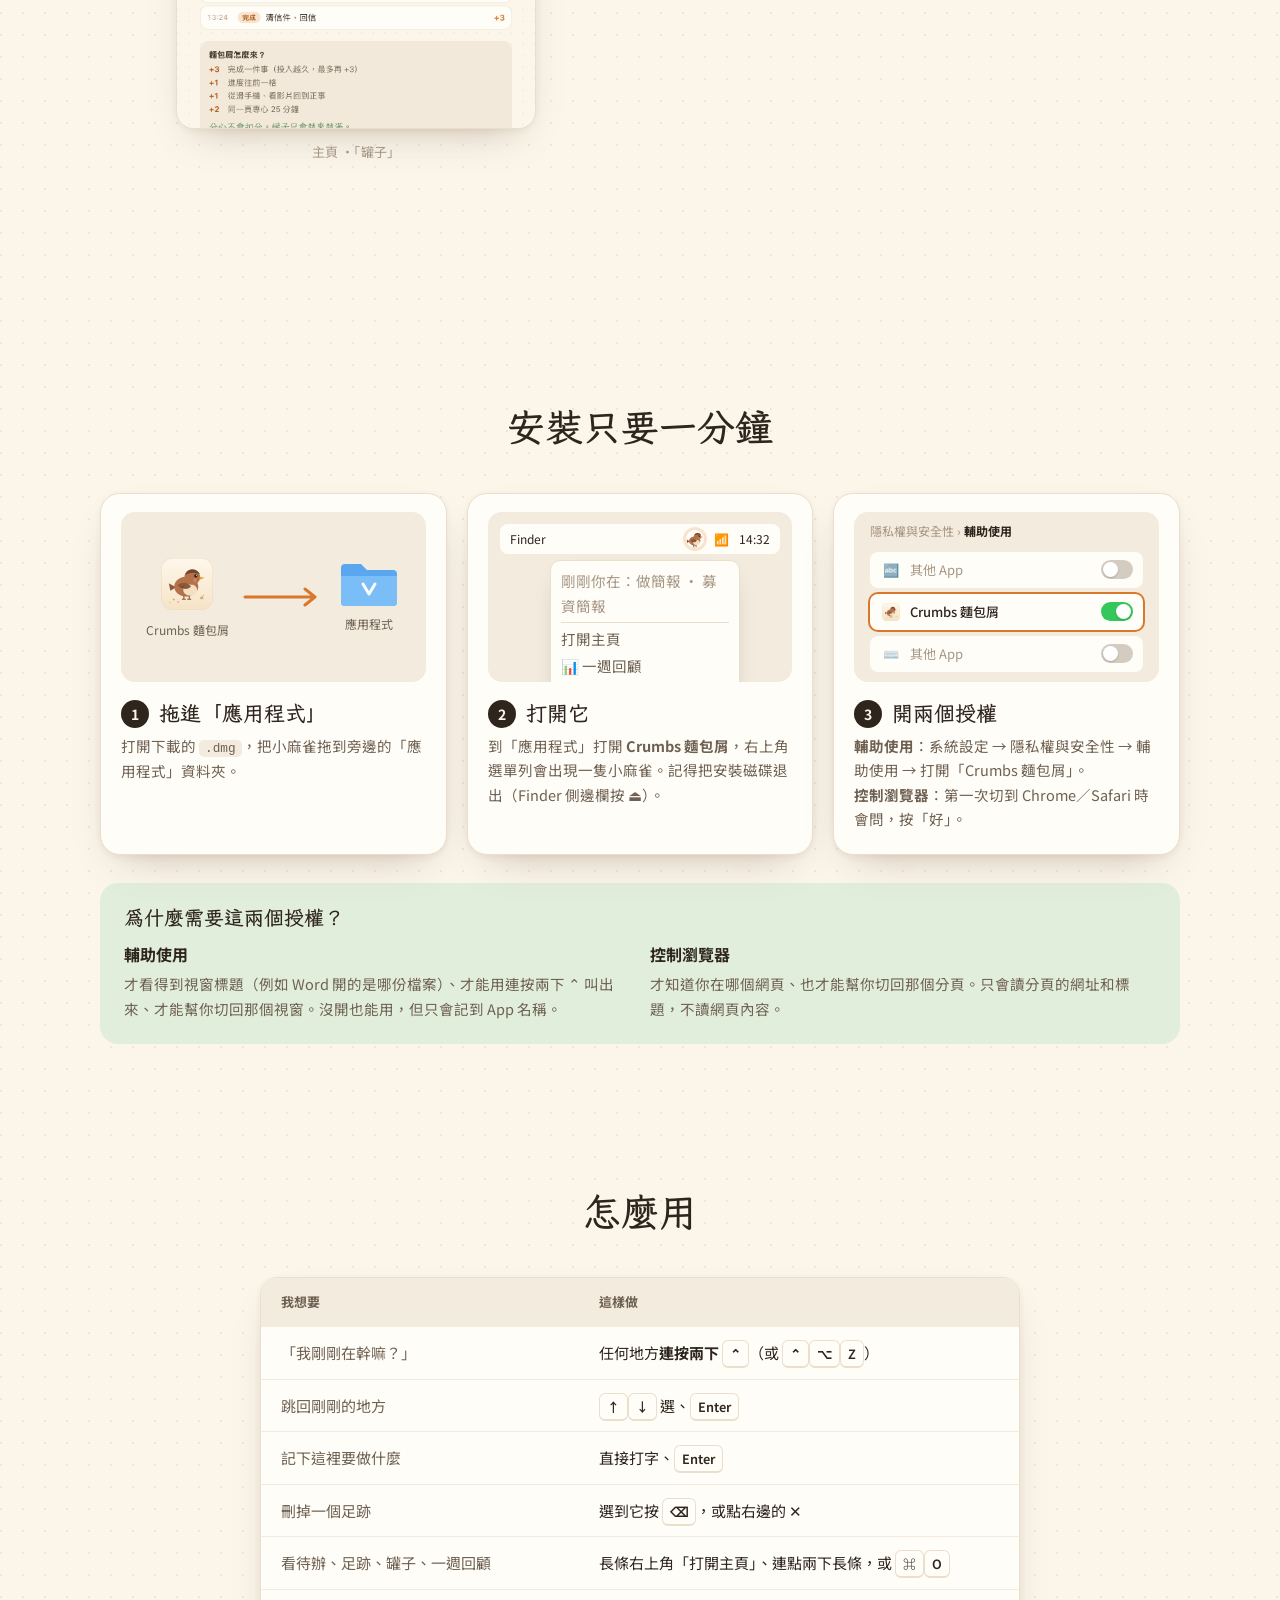
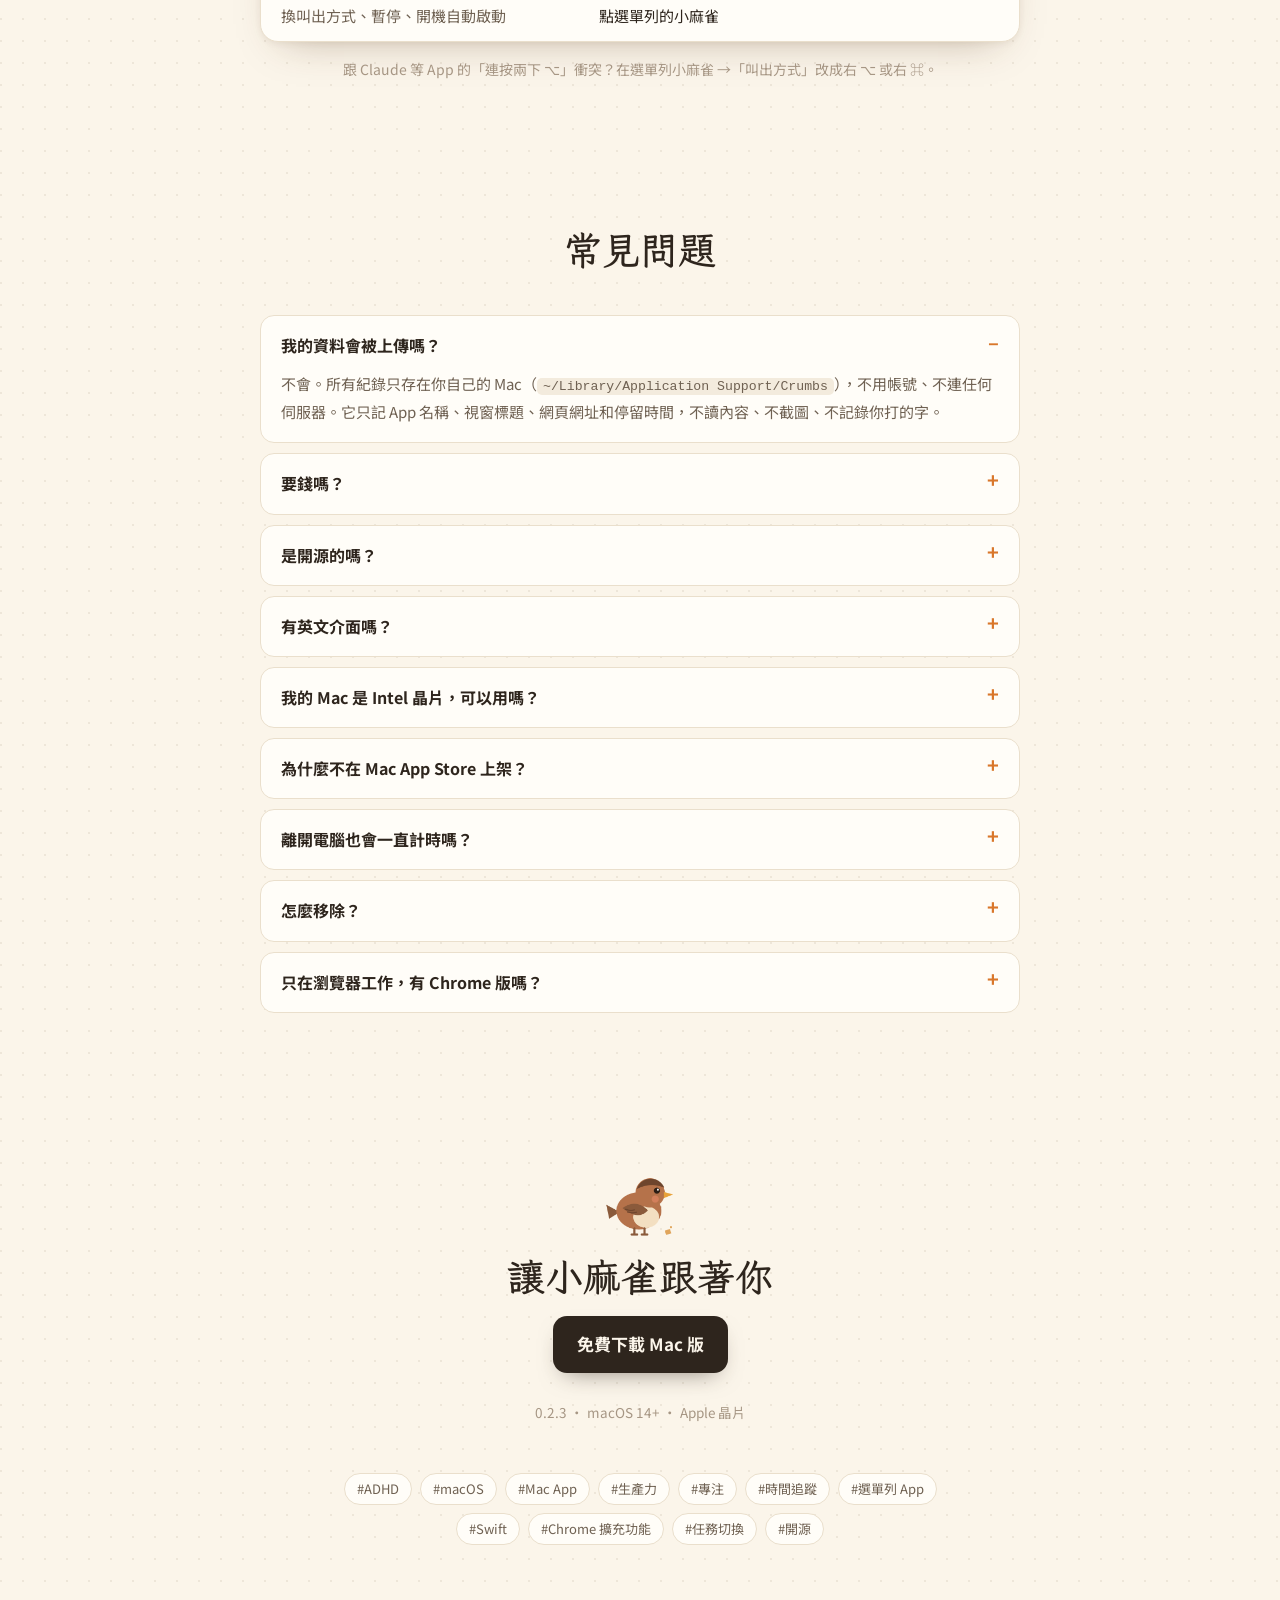
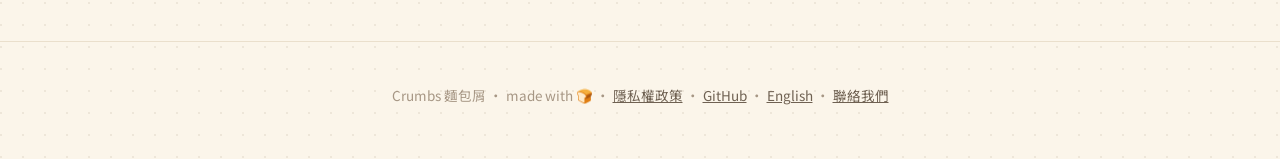
==== commit 6feac318: "App UI in English and Chinese, switchable - shared.js: L(zh, en) pairs, settings.lang (auto/zh/en), " ====
--- a/site/index.html
+++ b/site/index.html
@@ -7,7 +7,7 @@
   <meta name="description" content="Crumbs 麵包屑是一隻住在 Mac 選單列的小麻雀，記下你切過的 App、視窗和網頁。連按兩下 ⌃，就幫你接回剛剛在做的事。免費、免登入，資料只存在你的 Mac。">
   <meta property="og:title" content="Crumbs 麵包屑 — 分心之後，找回你剛剛在做什麼">
   <meta property="og:description" content="住在 Mac 選單列的小麻雀。連按兩下 ⌃，接回剛剛在做的事。免費、免登入。">
-  <meta name="keywords" content="ADHD, 分心, 專注, 時間追蹤, Mac App, 生產力, 工作記憶, 任務切換, 免費, 開源">
+  <meta name="keywords" content="ADHD, macOS, Mac App, 生產力, 專注, 時間追蹤, 選單列 App, Swift, Chrome 擴充功能, 任務切換, 開源, 分心, 工作記憶, 免費, productivity, focus, time tracking, menu bar app, context switching, open source">
   <link rel="canonical" href="https://crumbs.01-crumbs.workers.dev/">
   <link rel="alternate" hreflang="zh-Hant" href="https://crumbs.01-crumbs.workers.dev/">
   <link rel="alternate" hreflang="en" href="https://crumbs.01-crumbs.workers.dev/en/">
@@ -61,6 +61,7 @@
           <li>✓ 不用註冊、不用登入</li>
           <li>✓ 資料只存在你的 Mac</li>
           <li>✓ <a href="https://github.com/yoyolan1223/crumbs">開源</a></li>
+          <li>✓ 中文／English 介面</li>
         </ul>
       </div>
 
@@ -230,6 +231,7 @@
       <details open><summary>我的資料會被上傳嗎？</summary><p>不會。所有紀錄只存在你自己的 Mac（<code>~/Library/Application Support/Crumbs</code>），不用帳號、不連任何伺服器。它只記 App 名稱、視窗標題、網頁網址和停留時間，不讀內容、不截圖、不記錄你打的字。</p></details>
       <details><summary>要錢嗎？</summary><p>現在完全免費。</p></details>
       <details><summary>是開源的嗎？</summary><p>是的。程式碼全部公開在 <a href="https://github.com/yoyolan1223/crumbs">GitHub</a>（MIT 授權），你可以自己檢查它到底記了什麼、沒傳任何東西出去。歡迎開 issue 回報問題或提出想法，覺得好用的話幫它按顆 ⭐。</p></details>
+      <details><summary>有英文介面嗎？</summary><p>有。預設跟著 Mac 的系統語言，也可以隨時切換：點選單列小麻雀 →「🌐 語言」，或在主頁最下面的 🌐 選單切換。</p></details>
       <details><summary>我的 Mac 是 Intel 晶片，可以用嗎？</summary><p>目前只支援 Apple 晶片（M1／M2／M3／M4）。Intel 版本在規劃中。</p></details>
       <details><summary>為什麼不在 Mac App Store 上架？</summary><p>App Store 的 App 不能讀其他 App 的視窗、也不能幫你切換分頁，而這正是麵包屑最重要的功能。所以我們用 Apple 的開發者簽名＋公證直接提供下載，打開時不會有安全性警告。</p></details>
       <details><summary>離開電腦也會一直計時嗎？</summary><p>不會。5 分鐘沒動、鎖定螢幕或睡眠時會自動停止計時。</p></details>
@@ -242,6 +244,7 @@
       <h2>讓小麻雀跟著你</h2>
       <a class="btn" data-track="下載鈕：頁尾" href="downloads/Crumbs-0.2.3.dmg" download="Crumbs-麵包屑-0.2.3.dmg">免費下載 Mac 版</a>
       <p class="meta">0.2.3 · macOS 14+ · Apple 晶片</p>
+      <ul class="tags" aria-label="主題標籤"><li>#ADHD</li><li>#macOS</li><li>#Mac App</li><li>#生產力</li><li>#專注</li><li>#時間追蹤</li><li>#選單列 App</li><li>#Swift</li><li>#Chrome 擴充功能</li><li>#任務切換</li><li>#開源</li></ul>
     </section>
   </main>
 
--- a/site/style.css
+++ b/site/style.css
@@ -217,3 +217,5 @@
   .nav .lang + .btn { margin-left: 0; }
 }
 .trust a { color: inherit; }
+.tags { list-style: none; padding: 0; margin: 22px auto 0; display: flex; flex-wrap: wrap; justify-content: center; gap: 8px; max-width: 640px; }
+.tags li { font-size: 13px; color: var(--ink-2); background: var(--card); border: 1px solid var(--line); border-radius: 999px; padding: 4px 12px; }
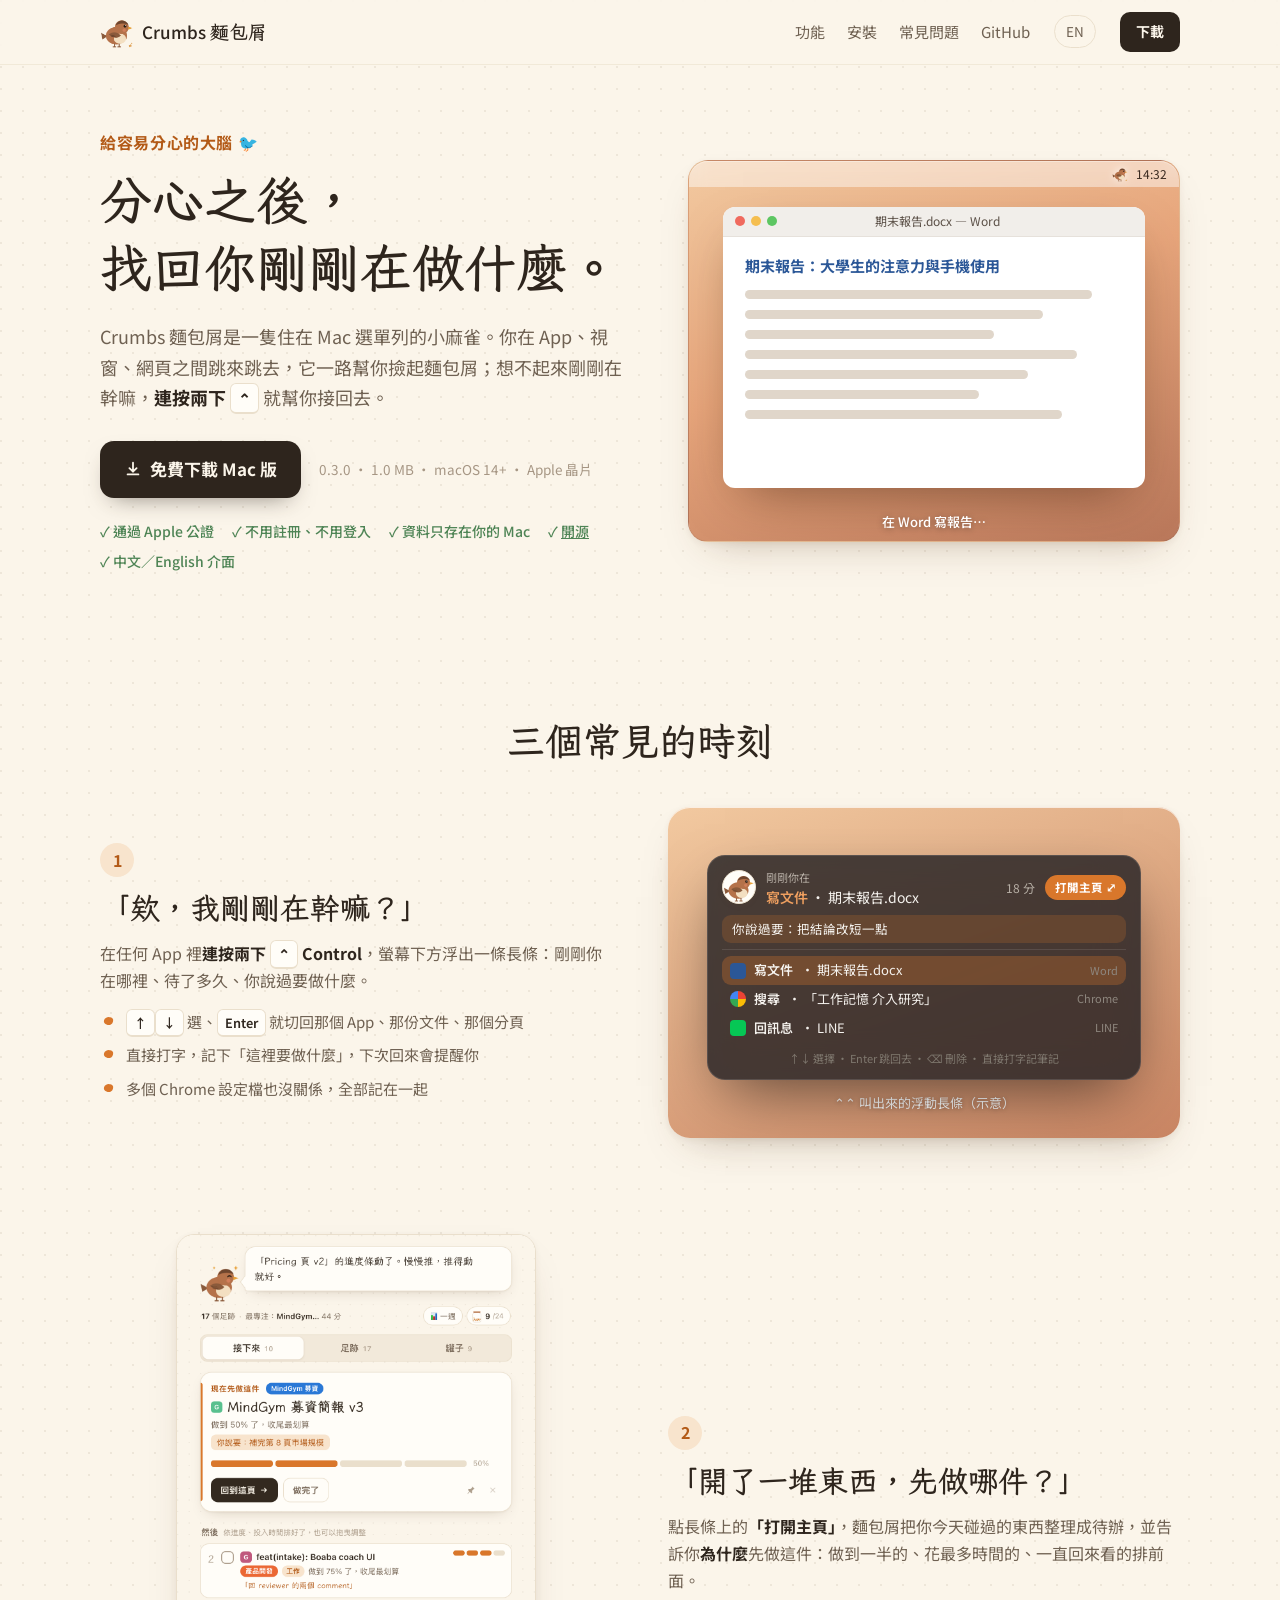
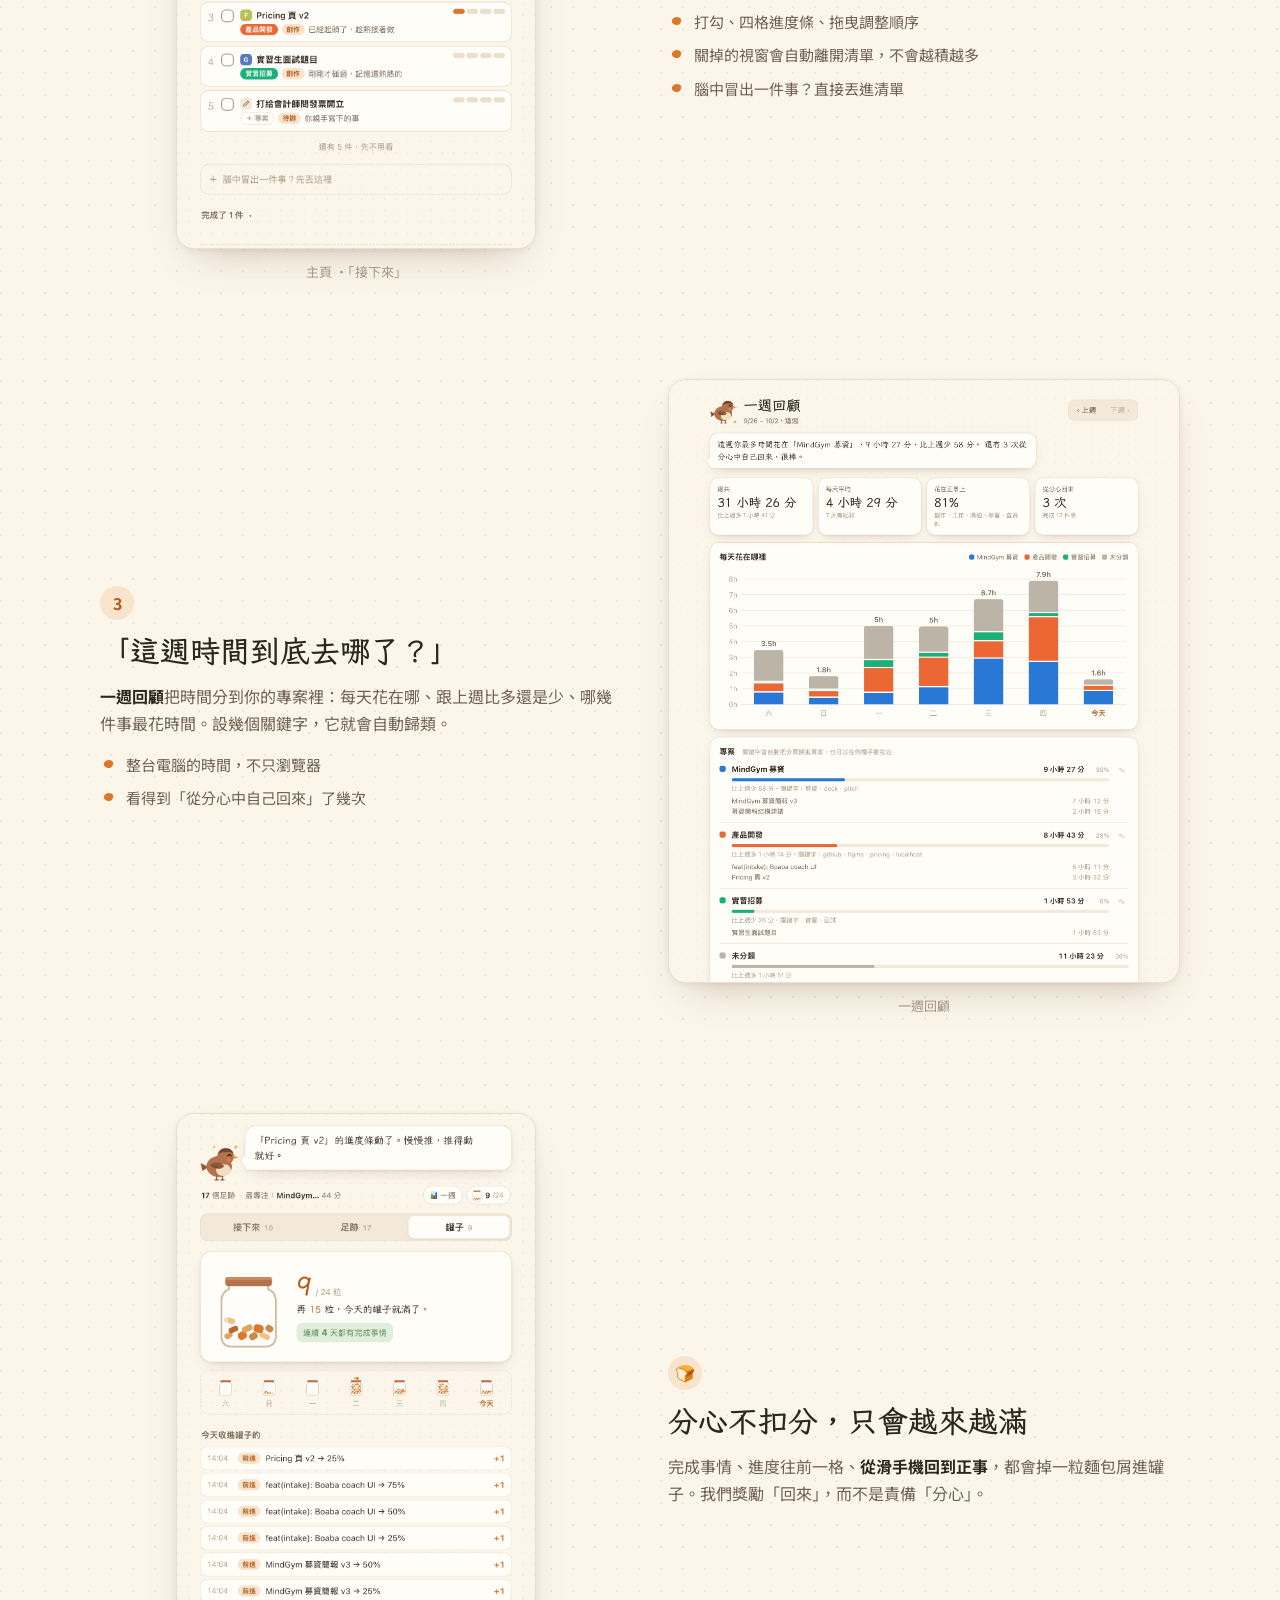
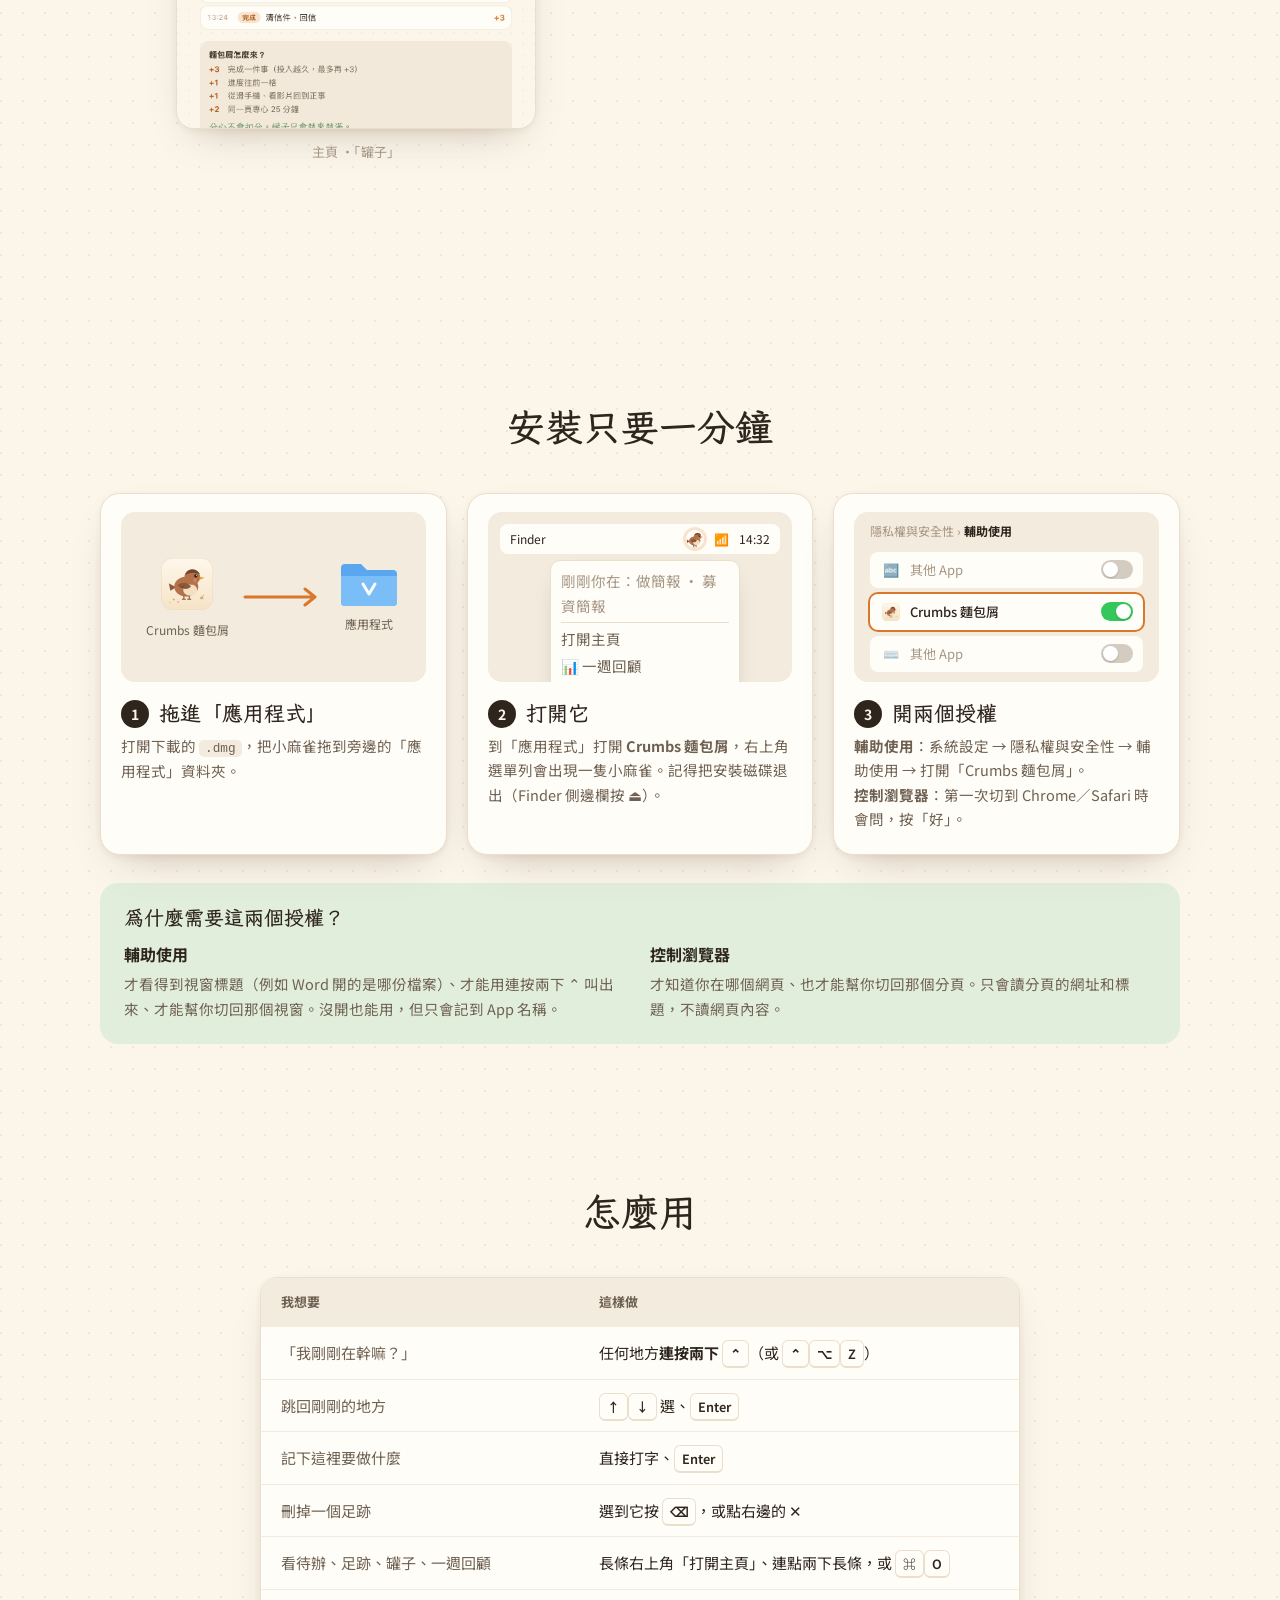
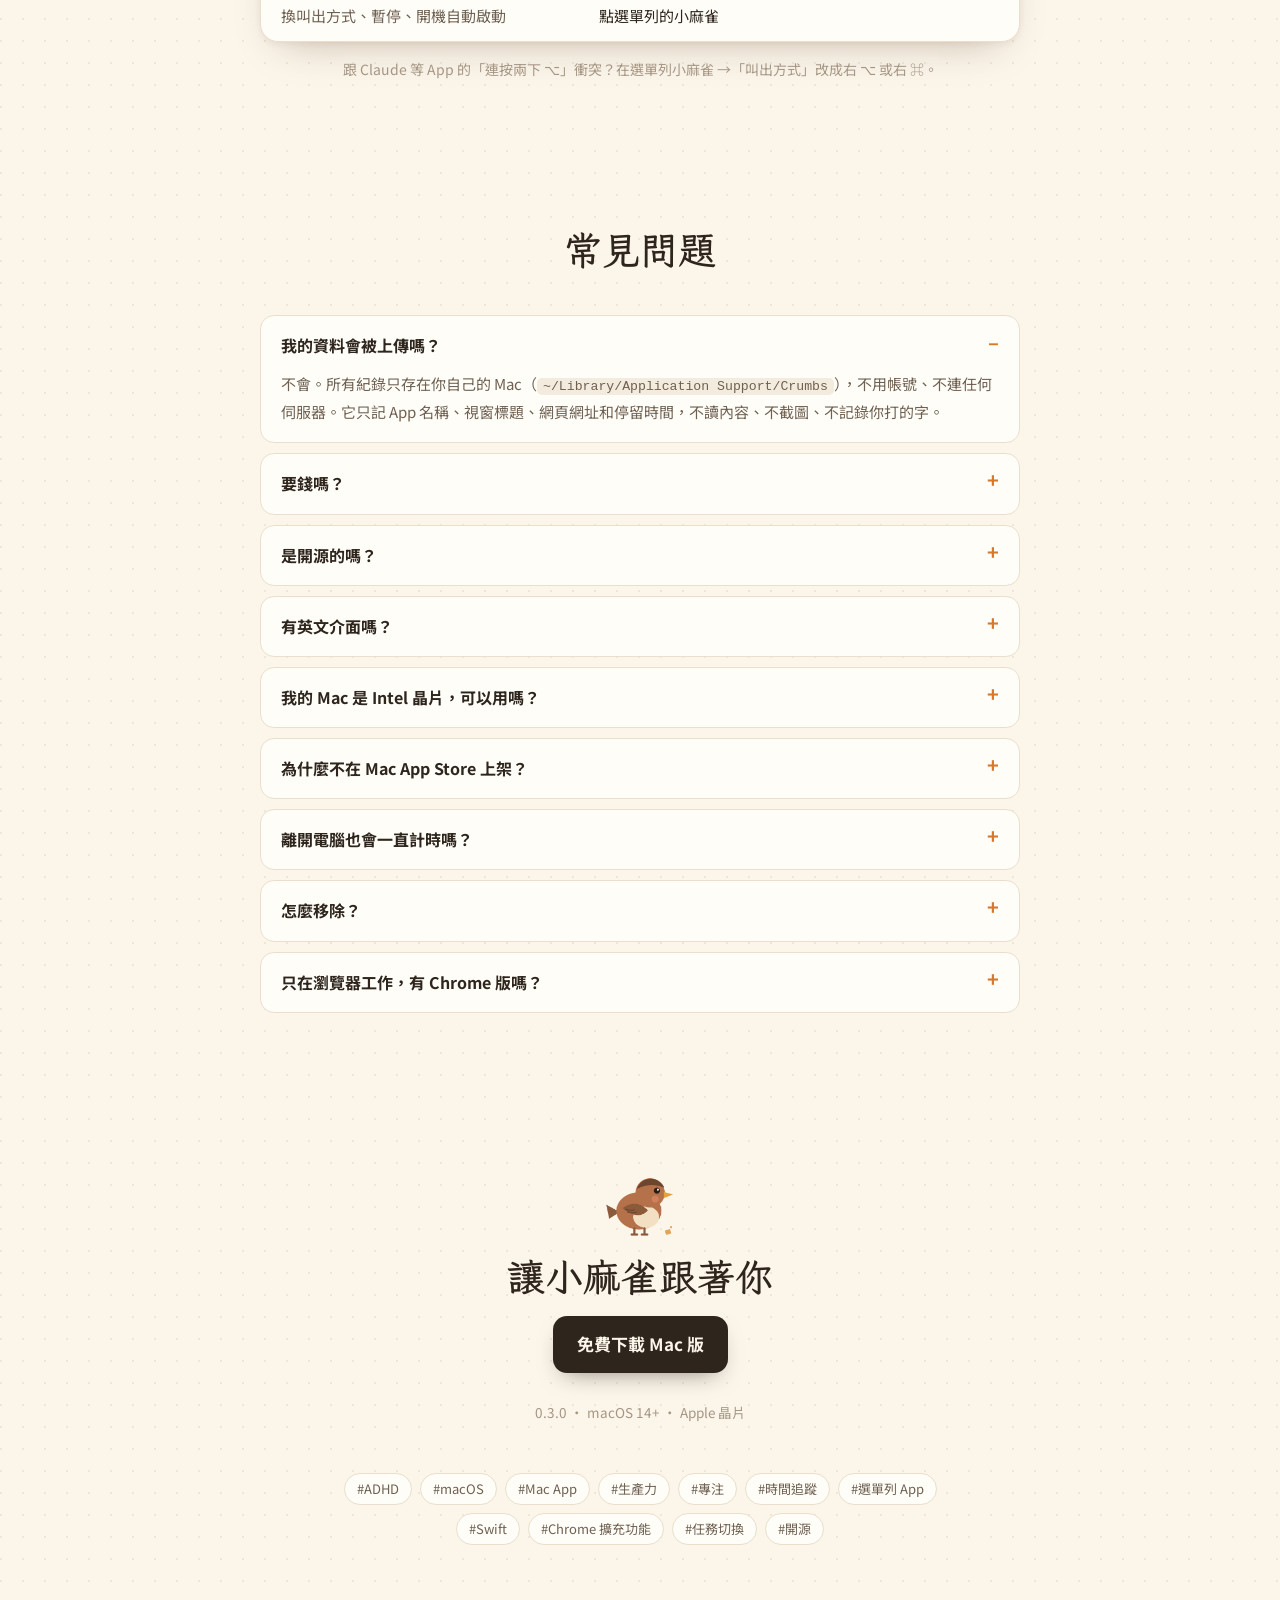
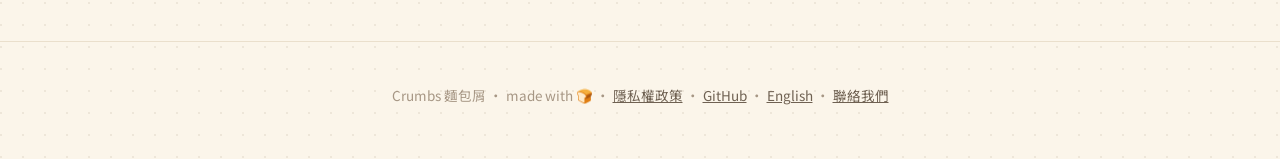
==== commit 0e708aab: "Release 0.3.0" ====
--- a/site/index.html
+++ b/site/index.html
@@ -22,7 +22,7 @@
   <meta name="twitter:card" content="summary_large_image">
   <meta name="twitter:image" content="https://crumbs.01-crumbs.workers.dev/img/og.png">
   <link rel="apple-touch-icon" href="img/appicon.png">
-  <script type="application/ld+json">{"@context":"https://schema.org","@type":"SoftwareApplication","name":"Crumbs 麵包屑","alternateName":"Crumbs","applicationCategory":"ProductivityApplication","operatingSystem":"macOS 14+","description":"住在 Mac 選單列的小麻雀，記下你切過的 App、視窗和網頁。連按兩下 ⌃，接回剛剛在做的事。","url":"https://crumbs.01-crumbs.workers.dev/","downloadUrl":"https://crumbs.01-crumbs.workers.dev/downloads/Crumbs-0.2.3.dmg","softwareVersion":"0.2.3","offers":{"@type":"Offer","price":"0","priceCurrency":"USD"},"image":"https://crumbs.01-crumbs.workers.dev/img/appicon.png","sameAs":["https://github.com/yoyolan1223/crumbs"]}</script>
+  <script type="application/ld+json">{"@context":"https://schema.org","@type":"SoftwareApplication","name":"Crumbs 麵包屑","alternateName":"Crumbs","applicationCategory":"ProductivityApplication","operatingSystem":"macOS 14+","description":"住在 Mac 選單列的小麻雀，記下你切過的 App、視窗和網頁。連按兩下 ⌃，接回剛剛在做的事。","url":"https://crumbs.01-crumbs.workers.dev/","downloadUrl":"https://crumbs.01-crumbs.workers.dev/downloads/Crumbs-0.3.0.dmg","softwareVersion":"0.3.0","offers":{"@type":"Offer","price":"0","priceCurrency":"USD"},"image":"https://crumbs.01-crumbs.workers.dev/img/appicon.png","sameAs":["https://github.com/yoyolan1223/crumbs"]}</script>
   <link rel="icon" href="img/appicon.png">
   <link rel="preconnect" href="https://fonts.googleapis.com">
   <link rel="preconnect" href="https://fonts.gstatic.com" crossorigin>
@@ -39,7 +39,7 @@
       <a href="https://github.com/yoyolan1223/crumbs">GitHub</a>
     </nav>
     <a class="lang" href="en/" hreflang="en" lang="en">EN</a>
-    <a class="btn small" data-track="下載鈕：頂部選單" href="downloads/Crumbs-0.2.3.dmg" download="Crumbs-麵包屑-0.2.3.dmg">下載</a>
+    <a class="btn small" data-track="下載鈕：頂部選單" href="downloads/Crumbs-0.3.0.dmg" download="Crumbs-麵包屑-0.3.0.dmg">下載</a>
   </header>
 
   <main id="top">
@@ -50,11 +50,11 @@
         <h1>分心之後，<br>找回你<span class="nb">剛剛在做什麼。</span></h1>
         <p class="lead">Crumbs 麵包屑是一隻住在 Mac 選單列的小麻雀。你在 App、視窗、網頁之間跳來跳去，它一路幫你撿起麵包屑；想不起來剛剛在幹嘛，<strong>連按兩下 <kbd>⌃</kbd></strong> 就幫你接回去。</p>
         <div class="cta">
-          <a class="btn" data-track="下載鈕：首屏" href="downloads/Crumbs-0.2.3.dmg" download="Crumbs-麵包屑-0.2.3.dmg">
+          <a class="btn" data-track="下載鈕：首屏" href="downloads/Crumbs-0.3.0.dmg" download="Crumbs-麵包屑-0.3.0.dmg">
             <svg viewBox="0 0 20 20" width="18" height="18" aria-hidden="true"><path d="M10 3v10m-4-4 4 4 4-4M4 16h12" stroke="currentColor" stroke-width="2" fill="none" stroke-linecap="round" stroke-linejoin="round"/></svg>
             免費下載 Mac 版
           </a>
-          <span class="meta">0.2.3 · 1.0 MB · macOS 14+ · Apple 晶片</span>
+          <span class="meta">0.3.0 · 1.0 MB · macOS 14+ · Apple 晶片</span>
         </div>
         <ul class="trust">
           <li>✓ 通過 Apple 公證</li>
@@ -242,8 +242,8 @@
     <section class="final">
       <img src="img/sparrow.png" alt="" width="72" height="72">
       <h2>讓小麻雀跟著你</h2>
-      <a class="btn" data-track="下載鈕：頁尾" href="downloads/Crumbs-0.2.3.dmg" download="Crumbs-麵包屑-0.2.3.dmg">免費下載 Mac 版</a>
-      <p class="meta">0.2.3 · macOS 14+ · Apple 晶片</p>
+      <a class="btn" data-track="下載鈕：頁尾" href="downloads/Crumbs-0.3.0.dmg" download="Crumbs-麵包屑-0.3.0.dmg">免費下載 Mac 版</a>
+      <p class="meta">0.3.0 · macOS 14+ · Apple 晶片</p>
       <ul class="tags" aria-label="主題標籤"><li>#ADHD</li><li>#macOS</li><li>#Mac App</li><li>#生產力</li><li>#專注</li><li>#時間追蹤</li><li>#選單列 App</li><li>#Swift</li><li>#Chrome 擴充功能</li><li>#任務切換</li><li>#開源</li></ul>
     </section>
   </main>
